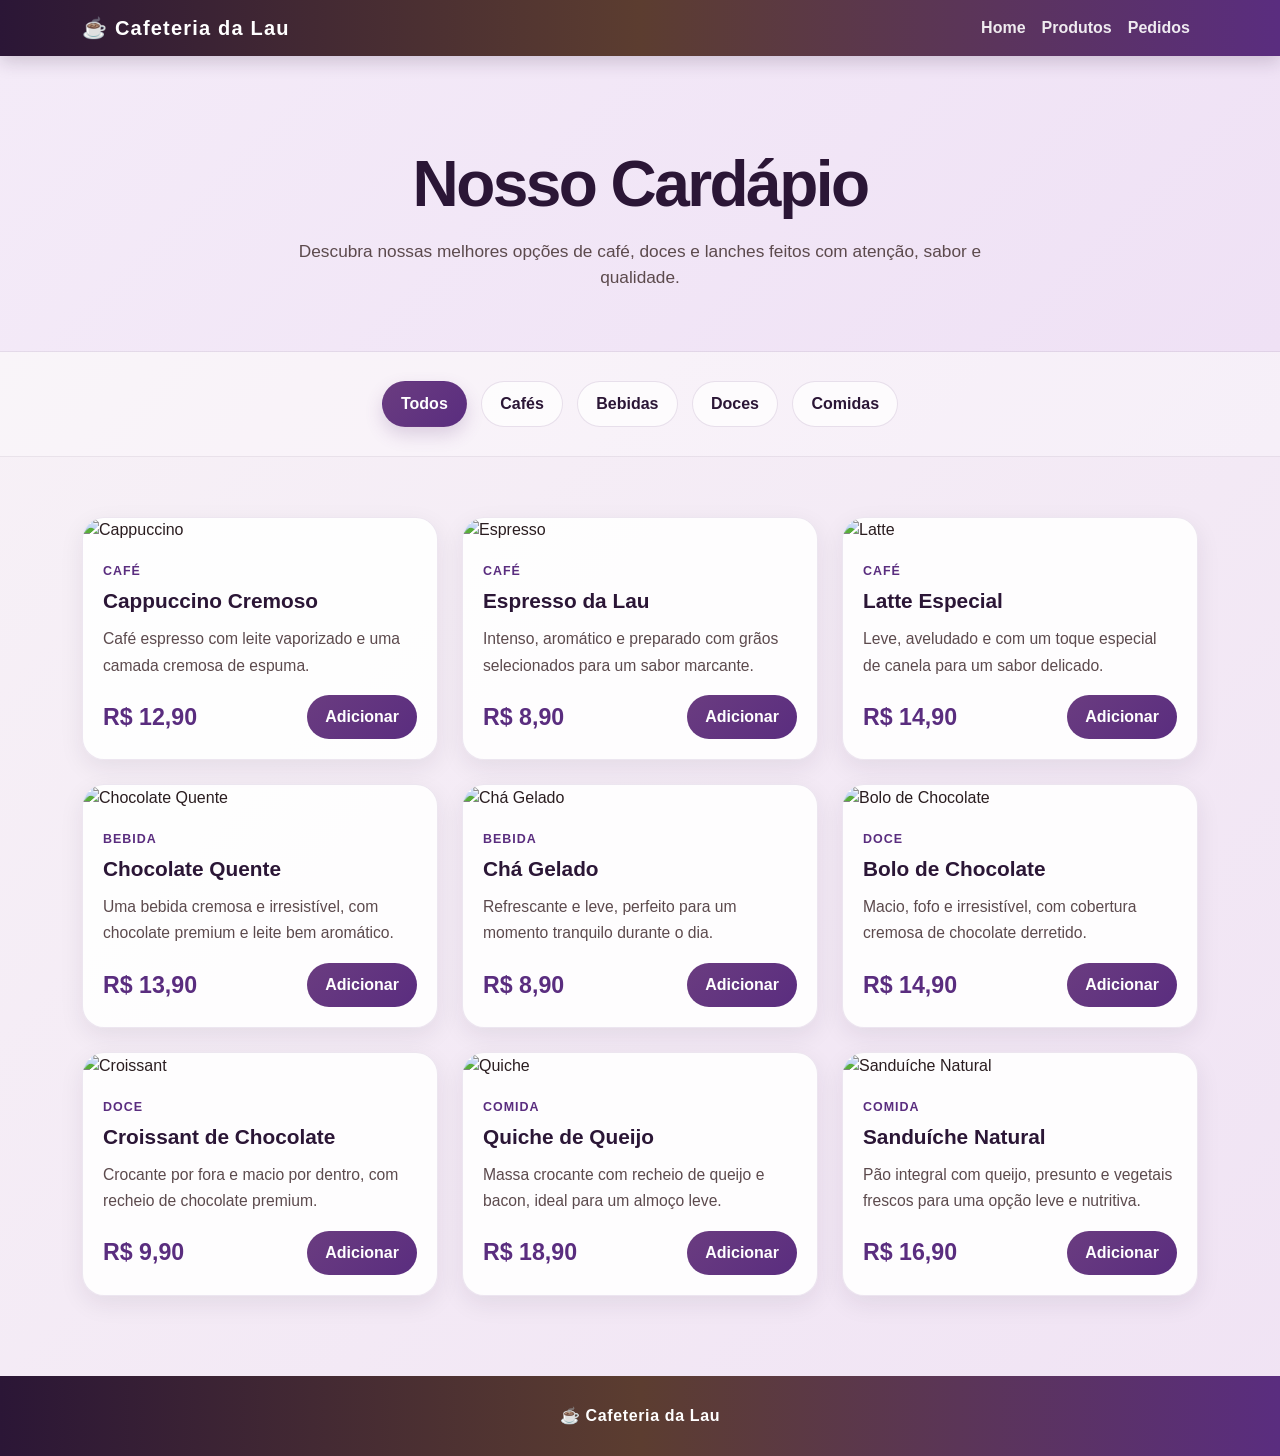
==== src/main/resources/templates/produtos.html @ 52c1054c "Commit 01/10" ====
<!DOCTYPE html>
<html lang="pt-br">

<head>
    <meta charset="UTF-8">
    <meta name="viewport" content="width=device-width, initial-scale=1.0">
    <title>Produtos - Cafeteria da Lau</title>
    <link href="https://cdn.jsdelivr.net/npm/bootstrap@5.3.8/dist/css/bootstrap.min.css" rel="stylesheet">
    <style>
        :root {
            --purple-dark: #2b1636;
            --purple-main: #5a2d7f;
            --purple: #6a3c80;
            --purple-soft: #efe3f6;
            --purple-light: #f7eff9;
            --brown: #5c3d30;
            --brown-light: #a57a63;
            --text: #2a1d20;
            --muted: #5c4a4d;
            --white: #fff;
        }

        * {
            box-sizing: border-box;
        }

        body {
            margin: 0;
            background: linear-gradient(135deg, #f8f3f7 0%, #f0e3f4 100%);
            font-family: "Segoe UI", Tahoma, sans-serif;
            color: var(--text);
        }

        .navbar {
            background: linear-gradient(90deg, var(--purple-dark), var(--brown), var(--purple-main));
            box-shadow: 0 6px 18px rgba(43, 22, 54, 0.18);
        }

        .navbar-brand {
            color: #fff !important;
            font-weight: 700;
            letter-spacing: 0.06em;
        }

        .nav-link {
            color: rgba(255, 255, 255, 0.9) !important;
            font-weight: 600;
            transition: 0.2s ease;
        }

        .nav-link:hover {
            color: #f4d7ff !important;
        }

        .produto-header {
            background: linear-gradient(135deg, #f4ebf8, #efe1f5);
            padding: 90px 20px 60px;
            text-align: center;
            border-bottom: 1px solid rgba(43, 22, 54, 0.08);
        }

        .produto-header h1 {
            font-size: clamp(2.2rem, 5vw, 4rem);
            font-weight: 800;
            letter-spacing: -0.04em;
            color: var(--purple-dark);
            margin: 0;
        }

        .produto-header p {
            margin: 16px auto 0;
            max-width: 700px;
            color: var(--muted);
            font-size: 1.08rem;
        }

        .filtros {
            background: rgba(255, 255, 255, 0.25);
            padding: 24px 20px;
            text-align: center;
            border-bottom: 1px solid rgba(43, 22, 54, 0.08);
        }

        .btn-filtro {
            background: rgba(255, 255, 255, 0.7);
            color: var(--purple-dark);
            border: 1px solid rgba(106, 60, 128, 0.15);
            border-radius: 30px;
            padding: 10px 18px;
            margin: 5px;
            font-weight: 700;
            cursor: pointer;
            transition: 0.2s ease;
        }

        .btn-filtro.active,
        .btn-filtro:hover {
            background: linear-gradient(135deg, var(--purple), var(--purple-main));
            color: #fff;
            border-color: transparent;
            box-shadow: 0 8px 18px rgba(106, 60, 128, 0.2);
        }

        .container-produtos {
            padding: 60px 20px 80px;
        }

        .card-produto {
            background: rgba(255, 255, 255, 0.9);
            border: 1px solid rgba(106, 60, 128, 0.12);
            border-radius: 22px;
            overflow: hidden;
            transition: 0.25s ease;
            box-shadow: 0 8px 24px rgba(43, 22, 54, 0.08);
            height: 100%;
        }

        .card-produto:hover {
            transform: translateY(-8px);
            box-shadow: 0 16px 36px rgba(106, 60, 128, 0.18);
        }

        .card-produto img {
            width: 100%;
            height: 250px;
            object-fit: cover;
        }

        .card-body {
            padding: 20px;
        }

        .categoria {
            color: var(--purple-main);
            font-size: 0.78rem;
            font-weight: 800;
            text-transform: uppercase;
            letter-spacing: 0.08em;
            margin-bottom: 8px;
        }

        .titulo-produto {
            font-size: 1.3rem;
            font-weight: 800;
            color: var(--purple-dark);
            margin-bottom: 12px;
        }

        .descricao {
            color: var(--muted);
            font-size: 0.98rem;
            line-height: 1.7;
            margin-bottom: 16px;
        }

        .rodape {
            display: flex;
            justify-content: space-between;
            align-items: center;
            gap: 12px;
        }

        .preco {
            font-size: 1.45rem;
            font-weight: 800;
            color: var(--purple-main);
        }

        .btn-add {
            background: linear-gradient(135deg, var(--purple), var(--purple-main));
            color: #fff;
            border: none;
            border-radius: 999px;
            padding: 10px 18px;
            font-weight: 700;
            cursor: pointer;
            transition: 0.2s ease;
        }

        .btn-add:hover {
            background: linear-gradient(135deg, var(--purple-main), var(--purple));
        }

        footer {
            background: linear-gradient(90deg, var(--purple-dark), var(--brown), var(--purple-main));
            color: #fff;
            padding: 28px 20px;
            text-align: center;
        }

        footer p {
            margin: 0;
            font-weight: 700;
            letter-spacing: 0.04em;
        }

        .hidden {
            display: none !important;
        }
    </style>
</head>

<body>

    <nav class="navbar navbar-expand-lg navbar-dark sticky-top">
        <div class="container">
            <a class="navbar-brand" href="index3.html">☕ Cafeteria da Lau</a>
            <button class="navbar-toggler" type="button" data-bs-toggle="collapse" data-bs-target="#menuPrincipal">
                <span class="navbar-toggler-icon"></span>
            </button>
            <div class="collapse navbar-collapse" id="menuPrincipal">
                <ul class="navbar-nav ms-auto">
                    <li class="nav-item"><a class="nav-link" href="index3.html">Home</a></li>
                    <li class="nav-item"><a class="nav-link active" href="#">Produtos</a></li>
                    <li class="nav-item"><a class="nav-link" href="index3.html#pedidos">Pedidos</a></li>
                </ul>
            </div>
        </div>
    </nav>

    <section class="produto-header">
        <div class="container">
            <h1>Nosso Cardápio</h1>
            <p>Descubra nossas melhores opções de café, doces e lanches feitos com atenção, sabor e qualidade.</p>
        </div>
    </section>

    <section class="filtros">
        <div class="container">
            <button class="btn-filtro active" data-filter="todos">Todos</button>
            <button class="btn-filtro" data-filter="cafes">Cafés</button>
            <button class="btn-filtro" data-filter="bebidas">Bebidas</button>
            <button class="btn-filtro" data-filter="doces">Doces</button>
            <button class="btn-filtro" data-filter="comidas">Comidas</button>
        </div>
    </section>

    <section class="container-produtos">
        <div class="container">
            <div class="row g-4">
                <div class="col-sm-6 col-lg-4 produto-item" data-category="cafes">
                    <div class="card-produto">
                        <img src="https://images.unsplash.com/photo-1514432324607-a09d9b4aefdd?auto=format&fit=crop&w=900&q=80"
                            alt="Cappuccino">
                        <div class="card-body">
                            <div class="categoria">Café</div>
                            <h3 class="titulo-produto">Cappuccino Cremoso</h3>
                            <p class="descricao">Café espresso com leite vaporizado e uma camada cremosa de espuma.</p>
                            <div class="rodape">
                                <span class="preco">R$ 12,90</span>
                                <button class="btn-add">Adicionar</button>
                            </div>
                        </div>
                    </div>
                </div>

                <div class="col-sm-6 col-lg-4 produto-item" data-category="cafes">
                    <div class="card-produto">
                        <img src="https://images.unsplash.com/photo-1498804103079-a6351b050096?auto=format&fit=crop&w=900&q=80"
                            alt="Espresso">
                        <div class="card-body">
                            <div class="categoria">Café</div>
                            <h3 class="titulo-produto">Espresso da Lau</h3>
                            <p class="descricao">Intenso, aromático e preparado com grãos selecionados para um sabor
                                marcante.</p>
                            <div class="rodape">
                                <span class="preco">R$ 8,90</span>
                                <button class="btn-add">Adicionar</button>
                            </div>
                        </div>
                    </div>
                </div>

                <div class="col-sm-6 col-lg-4 produto-item" data-category="cafes">
                    <div class="card-produto">
                        <img src="https://images.unsplash.com/photo-1572442388796-11668a67e53d?auto=format&fit=crop&w=900&q=80"
                            alt="Latte">
                        <div class="card-body">
                            <div class="categoria">Café</div>
                            <h3 class="titulo-produto">Latte Especial</h3>
                            <p class="descricao">Leve, aveludado e com um toque especial de canela para um sabor
                                delicado.</p>
                            <div class="rodape">
                                <span class="preco">R$ 14,90</span>
                                <button class="btn-add">Adicionar</button>
                            </div>
                        </div>
                    </div>
                </div>

                <div class="col-sm-6 col-lg-4 produto-item" data-category="bebidas">
                    <div class="card-produto">
                        <img src="https://images.unsplash.com/photo-1495521821757-a1efb6729352?auto=format&fit=crop&w=900&q=80"
                            alt="Chocolate Quente">
                        <div class="card-body">
                            <div class="categoria">Bebida</div>
                            <h3 class="titulo-produto">Chocolate Quente</h3>
                            <p class="descricao">Uma bebida cremosa e irresistível, com chocolate premium e leite bem
                                aromático.</p>
                            <div class="rodape">
                                <span class="preco">R$ 13,90</span>
                                <button class="btn-add">Adicionar</button>
                            </div>
                        </div>
                    </div>
                </div>

                <div class="col-sm-6 col-lg-4 produto-item" data-category="bebidas">
                    <div class="card-produto">
                        <img src="https://images.unsplash.com/photo-1517701550927-30cf4ba4dba5?auto=format&fit=crop&w=900&q=80"
                            alt="Chá Gelado">
                        <div class="card-body">
                            <div class="categoria">Bebida</div>
                            <h3 class="titulo-produto">Chá Gelado</h3>
                            <p class="descricao">Refrescante e leve, perfeito para um momento tranquilo durante o dia.
                            </p>
                            <div class="rodape">
                                <span class="preco">R$ 8,90</span>
                                <button class="btn-add">Adicionar</button>
                            </div>
                        </div>
                    </div>
                </div>

                <div class="col-sm-6 col-lg-4 produto-item" data-category="doces">
                    <div class="card-produto">
                        <img src="https://images.unsplash.com/photo-1578985545062-69928b1d9587?auto=format&fit=crop&w=900&q=80"
                            alt="Bolo de Chocolate">
                        <div class="card-body">
                            <div class="categoria">Doce</div>
                            <h3 class="titulo-produto">Bolo de Chocolate</h3>
                            <p class="descricao">Macio, fofo e irresistível, com cobertura cremosa de chocolate
                                derretido.</p>
                            <div class="rodape">
                                <span class="preco">R$ 14,90</span>
                                <button class="btn-add">Adicionar</button>
                            </div>
                        </div>
                    </div>
                </div>

                <div class="col-sm-6 col-lg-4 produto-item" data-category="doces">
                    <div class="card-produto">
                        <img src="https://images.unsplash.com/photo-1586985289688-cacf595b2571?auto=format&fit=crop&w=900&q=80"
                            alt="Croissant">
                        <div class="card-body">
                            <div class="categoria">Doce</div>
                            <h3 class="titulo-produto">Croissant de Chocolate</h3>
                            <p class="descricao">Crocante por fora e macio por dentro, com recheio de chocolate premium.
                            </p>
                            <div class="rodape">
                                <span class="preco">R$ 9,90</span>
                                <button class="btn-add">Adicionar</button>
                            </div>
                        </div>
                    </div>
                </div>

                <div class="col-sm-6 col-lg-4 produto-item" data-category="comidas">
                    <div class="card-produto">
                        <img src="https://images.unsplash.com/photo-1541519227354-08fa5d50c44d?auto=format&fit=crop&w=900&q=80"
                            alt="Quiche">
                        <div class="card-body">
                            <div class="categoria">Comida</div>
                            <h3 class="titulo-produto">Quiche de Queijo</h3>
                            <p class="descricao">Massa crocante com recheio de queijo e bacon, ideal para um almoço
                                leve.</p>
                            <div class="rodape">
                                <span class="preco">R$ 18,90</span>
                                <button class="btn-add">Adicionar</button>
                            </div>
                        </div>
                    </div>
                </div>

                <div class="col-sm-6 col-lg-4 produto-item" data-category="comidas">
                    <div class="card-produto">
                        <img src="https://images.unsplash.com/photo-1509042239860-f550ce710b93?auto=format&fit=crop&w=900&q=80"
                            alt="Sanduíche Natural">
                        <div class="card-body">
                            <div class="categoria">Comida</div>
                            <h3 class="titulo-produto">Sanduíche Natural</h3>
                            <p class="descricao">Pão integral com queijo, presunto e vegetais frescos para uma opção
                                leve e nutritiva.</p>
                            <div class="rodape">
                                <span class="preco">R$ 16,90</span>
                                <button class="btn-add">Adicionar</button>
                            </div>
                        </div>
                    </div>
                </div>
            </div>
        </div>
    </section>

    <footer>
        <div class="container">
            <p>☕ Cafeteria da Lau</p>
        </div>
    </footer>

    <script src="https://cdn.jsdelivr.net/npm/bootstrap@5.3.8/dist/js/bootstrap.bundle.min.js"></script>

    <script>
        const filtros = document.querySelectorAll('.btn-filtro');
        const produtos = document.querySelectorAll('.produto-item');

        filtros.forEach(btn => {
            btn.addEventListener('click', () => {
                const categoria = btn.dataset.filter;

                filtros.forEach(item => item.classList.remove('active'));
                btn.classList.add('active');

                produtos.forEach(produto => {
                    if (categoria === 'todos' || produto.dataset.category === categoria) {
                        produto.classList.remove('hidden');
                    } else {
                        produto.classList.add('hidden');
                    }
                });
            });
        });

        document.querySelectorAll('.btn-add').forEach(button => {
            button.addEventListener('click', () => {
                alert('Produto adicionado ao carrinho!');
            });
        });
    </script>

</body>

</html>
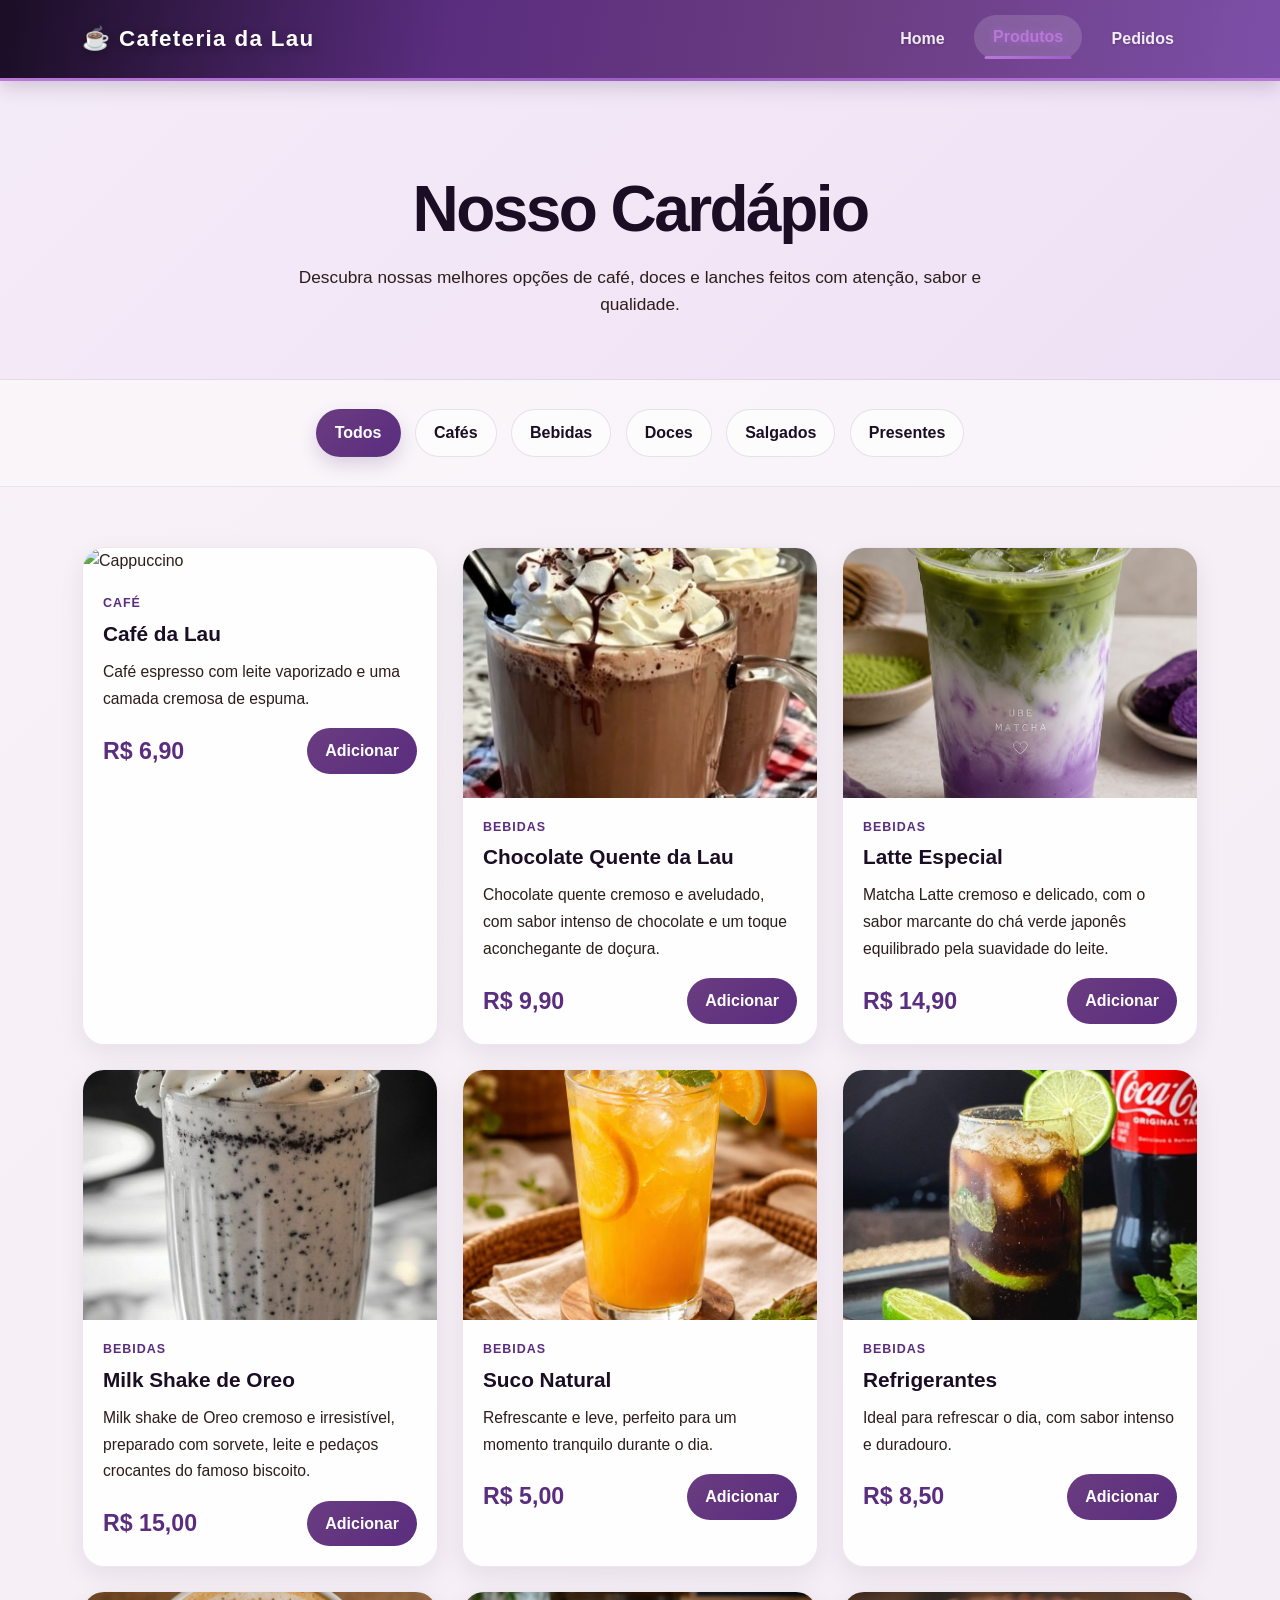
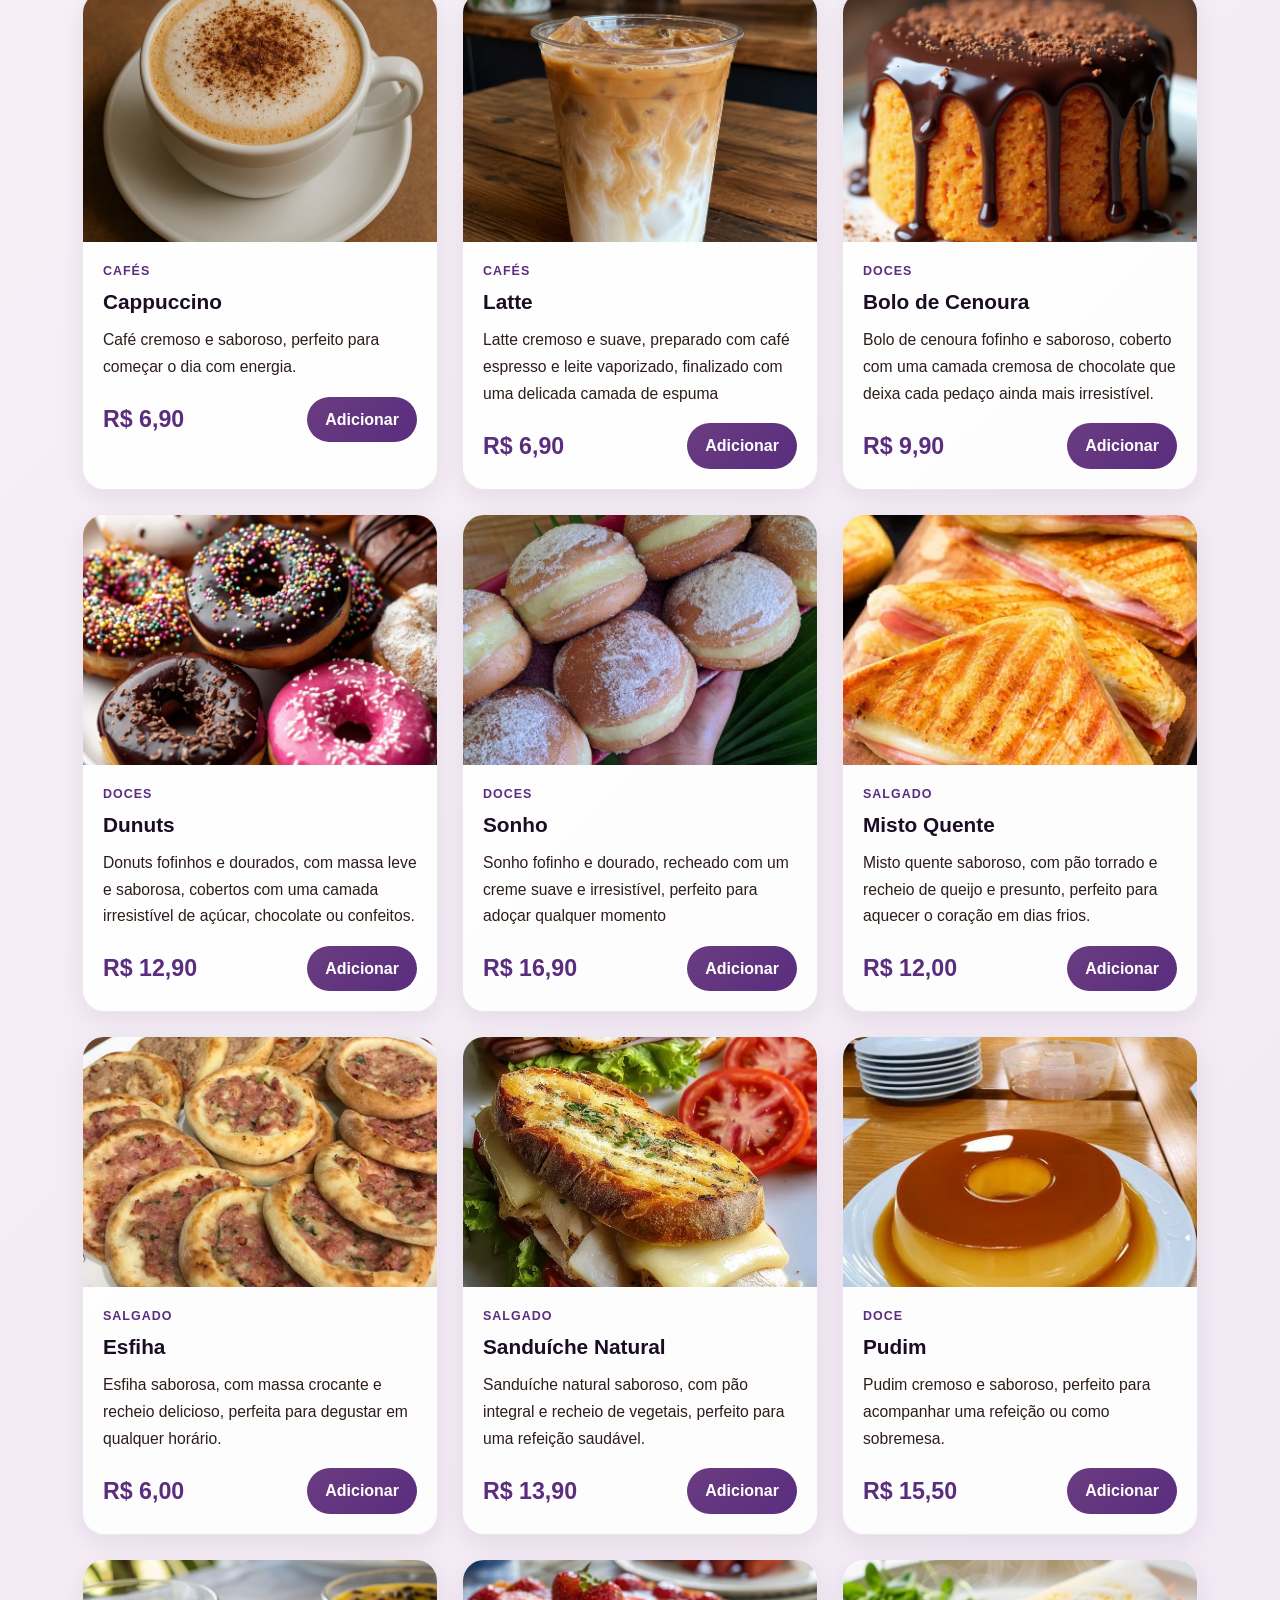
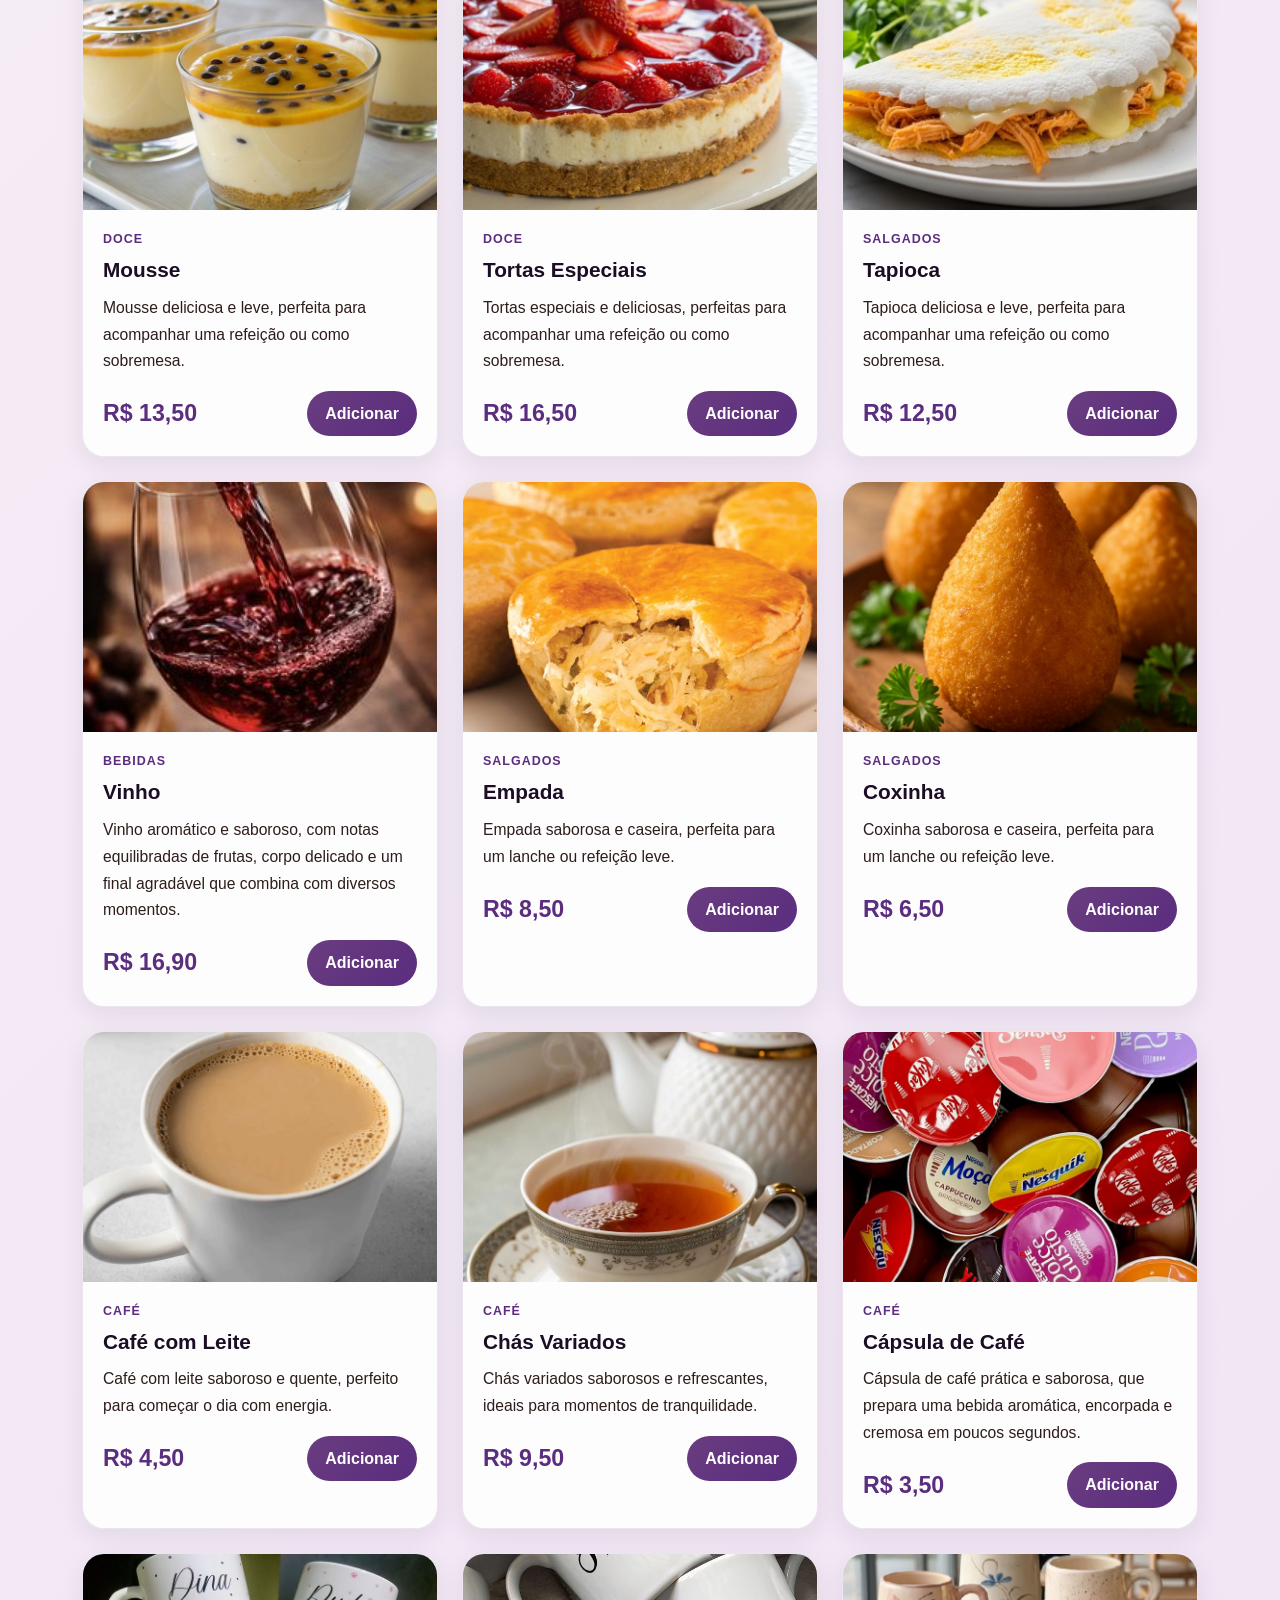
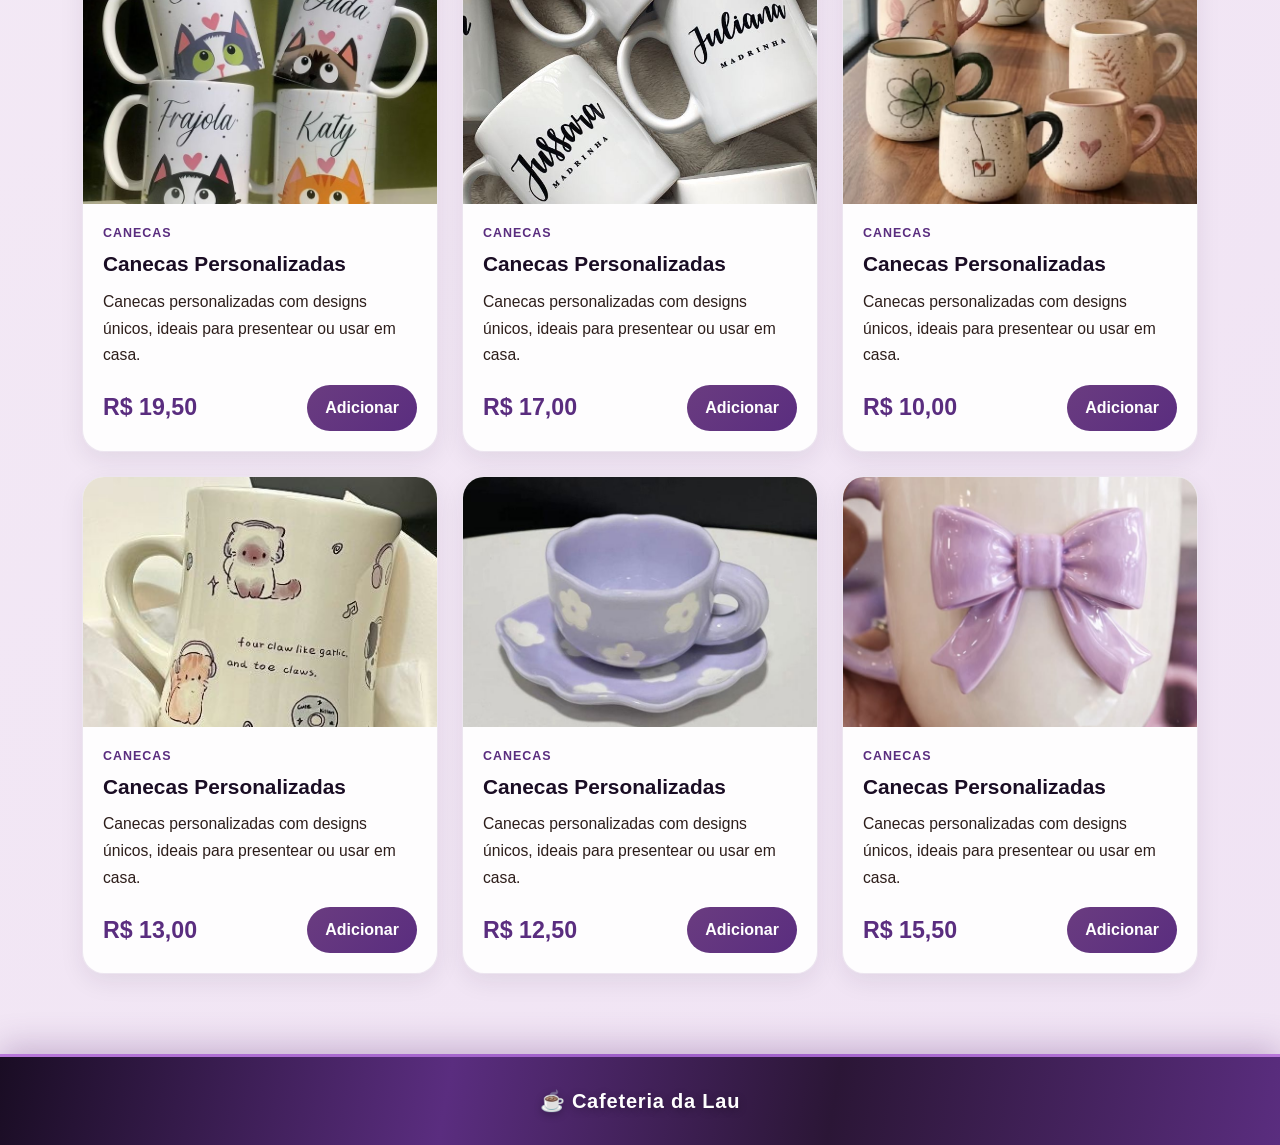
==== commit 8e26ff25: "cafeteria Lau" ====
--- a/src/main/resources/templates/produtos.html
+++ b/src/main/resources/templates/produtos.html
@@ -6,198 +6,8 @@
     <meta name="viewport" content="width=device-width, initial-scale=1.0">
     <title>Produtos - Cafeteria da Lau</title>
     <link href="https://cdn.jsdelivr.net/npm/bootstrap@5.3.8/dist/css/bootstrap.min.css" rel="stylesheet">
-    <style>
-        :root {
-            --purple-dark: #2b1636;
-            --purple-main: #5a2d7f;
-            --purple: #6a3c80;
-            --purple-soft: #efe3f6;
-            --purple-light: #f7eff9;
-            --brown: #5c3d30;
-            --brown-light: #a57a63;
-            --text: #2a1d20;
-            --muted: #5c4a4d;
-            --white: #fff;
-        }
-
-        * {
-            box-sizing: border-box;
-        }
-
-        body {
-            margin: 0;
-            background: linear-gradient(135deg, #f8f3f7 0%, #f0e3f4 100%);
-            font-family: "Segoe UI", Tahoma, sans-serif;
-            color: var(--text);
-        }
-
-        .navbar {
-            background: linear-gradient(90deg, var(--purple-dark), var(--brown), var(--purple-main));
-            box-shadow: 0 6px 18px rgba(43, 22, 54, 0.18);
-        }
-
-        .navbar-brand {
-            color: #fff !important;
-            font-weight: 700;
-            letter-spacing: 0.06em;
-        }
-
-        .nav-link {
-            color: rgba(255, 255, 255, 0.9) !important;
-            font-weight: 600;
-            transition: 0.2s ease;
-        }
-
-        .nav-link:hover {
-            color: #f4d7ff !important;
-        }
-
-        .produto-header {
-            background: linear-gradient(135deg, #f4ebf8, #efe1f5);
-            padding: 90px 20px 60px;
-            text-align: center;
-            border-bottom: 1px solid rgba(43, 22, 54, 0.08);
-        }
-
-        .produto-header h1 {
-            font-size: clamp(2.2rem, 5vw, 4rem);
-            font-weight: 800;
-            letter-spacing: -0.04em;
-            color: var(--purple-dark);
-            margin: 0;
-        }
-
-        .produto-header p {
-            margin: 16px auto 0;
-            max-width: 700px;
-            color: var(--muted);
-            font-size: 1.08rem;
-        }
-
-        .filtros {
-            background: rgba(255, 255, 255, 0.25);
-            padding: 24px 20px;
-            text-align: center;
-            border-bottom: 1px solid rgba(43, 22, 54, 0.08);
-        }
-
-        .btn-filtro {
-            background: rgba(255, 255, 255, 0.7);
-            color: var(--purple-dark);
-            border: 1px solid rgba(106, 60, 128, 0.15);
-            border-radius: 30px;
-            padding: 10px 18px;
-            margin: 5px;
-            font-weight: 700;
-            cursor: pointer;
-            transition: 0.2s ease;
-        }
-
-        .btn-filtro.active,
-        .btn-filtro:hover {
-            background: linear-gradient(135deg, var(--purple), var(--purple-main));
-            color: #fff;
-            border-color: transparent;
-            box-shadow: 0 8px 18px rgba(106, 60, 128, 0.2);
-        }
-
-        .container-produtos {
-            padding: 60px 20px 80px;
-        }
-
-        .card-produto {
-            background: rgba(255, 255, 255, 0.9);
-            border: 1px solid rgba(106, 60, 128, 0.12);
-            border-radius: 22px;
-            overflow: hidden;
-            transition: 0.25s ease;
-            box-shadow: 0 8px 24px rgba(43, 22, 54, 0.08);
-            height: 100%;
-        }
-
-        .card-produto:hover {
-            transform: translateY(-8px);
-            box-shadow: 0 16px 36px rgba(106, 60, 128, 0.18);
-        }
-
-        .card-produto img {
-            width: 100%;
-            height: 250px;
-            object-fit: cover;
-        }
-
-        .card-body {
-            padding: 20px;
-        }
-
-        .categoria {
-            color: var(--purple-main);
-            font-size: 0.78rem;
-            font-weight: 800;
-            text-transform: uppercase;
-            letter-spacing: 0.08em;
-            margin-bottom: 8px;
-        }
-
-        .titulo-produto {
-            font-size: 1.3rem;
-            font-weight: 800;
-            color: var(--purple-dark);
-            margin-bottom: 12px;
-        }
-
-        .descricao {
-            color: var(--muted);
-            font-size: 0.98rem;
-            line-height: 1.7;
-            margin-bottom: 16px;
-        }
-
-        .rodape {
-            display: flex;
-            justify-content: space-between;
-            align-items: center;
-            gap: 12px;
-        }
-
-        .preco {
-            font-size: 1.45rem;
-            font-weight: 800;
-            color: var(--purple-main);
-        }
-
-        .btn-add {
-            background: linear-gradient(135deg, var(--purple), var(--purple-main));
-            color: #fff;
-            border: none;
-            border-radius: 999px;
-            padding: 10px 18px;
-            font-weight: 700;
-            cursor: pointer;
-            transition: 0.2s ease;
-        }
-
-        .btn-add:hover {
-            background: linear-gradient(135deg, var(--purple-main), var(--purple));
-        }
-
-        footer {
-            background: linear-gradient(90deg, var(--purple-dark), var(--brown), var(--purple-main));
-            color: #fff;
-            padding: 28px 20px;
-            text-align: center;
-        }
-
-        footer p {
-            margin: 0;
-            font-weight: 700;
-            letter-spacing: 0.04em;
-        }
-
-        .hidden {
-            display: none !important;
-        }
-    </style>
+    <link rel="stylesheet" href="../static/css/style3.css">
+    <link rel="stylesheet" href="../static/css/produtos.css">
 </head>
 
 <body>
@@ -231,7 +41,8 @@
             <button class="btn-filtro" data-filter="cafes">Cafés</button>
             <button class="btn-filtro" data-filter="bebidas">Bebidas</button>
             <button class="btn-filtro" data-filter="doces">Doces</button>
-            <button class="btn-filtro" data-filter="comidas">Comidas</button>
+            <button class="btn-filtro" data-filter="salgados">Salgados</button>
+            <button class="btn-filtro" data-filter="presentes">Presentes</button>
         </div>
     </section>
 
@@ -244,42 +55,40 @@
                             alt="Cappuccino">
                         <div class="card-body">
                             <div class="categoria">Café</div>
-                            <h3 class="titulo-produto">Cappuccino Cremoso</h3>
+                            <h3 class="titulo-produto">Café da Lau</h3>
                             <p class="descricao">Café espresso com leite vaporizado e uma camada cremosa de espuma.</p>
                             <div class="rodape">
-                                <span class="preco">R$ 12,90</span>
-                                <button class="btn-add">Adicionar</button>
-                            </div>
-                        </div>
-                    </div>
-                </div>
-
-                <div class="col-sm-6 col-lg-4 produto-item" data-category="cafes">
-                    <div class="card-produto">
-                        <img src="https://images.unsplash.com/photo-1498804103079-a6351b050096?auto=format&fit=crop&w=900&q=80"
-                            alt="Espresso">
-                        <div class="card-body">
-                            <div class="categoria">Café</div>
-                            <h3 class="titulo-produto">Espresso da Lau</h3>
-                            <p class="descricao">Intenso, aromático e preparado com grãos selecionados para um sabor
-                                marcante.</p>
-                            <div class="rodape">
-                                <span class="preco">R$ 8,90</span>
-                                <button class="btn-add">Adicionar</button>
-                            </div>
-                        </div>
-                    </div>
-                </div>
-
-                <div class="col-sm-6 col-lg-4 produto-item" data-category="cafes">
-                    <div class="card-produto">
-                        <img src="https://images.unsplash.com/photo-1572442388796-11668a67e53d?auto=format&fit=crop&w=900&q=80"
-                            alt="Latte">
-                        <div class="card-body">
-                            <div class="categoria">Café</div>
+                                <span class="preco">R$ 6,90</span>
+                                <button class="btn-add">Adicionar</button>
+                            </div>
+                        </div>
+                    </div>
+                </div>
+
+                <div class="col-sm-6 col-lg-4 produto-item" data-category="bebidas">
+                    <div class="card-produto">
+                        <img src="../static/img/chocolate-quente.jpg" alt="Espresso">
+                        <div class="card-body">
+                            <div class="categoria">Bebidas</div>
+                            <h3 class="titulo-produto">Chocolate Quente da Lau</h3>
+                            <p class="descricao">Chocolate quente cremoso e aveludado, com sabor intenso de chocolate e
+                                um toque aconchegante de doçura.</p>
+                            <div class="rodape">
+                                <span class="preco">R$ 9,90</span>
+                                <button class="btn-add">Adicionar</button>
+                            </div>
+                        </div>
+                    </div>
+                </div>
+
+                <div class="col-sm-6 col-lg-4 produto-item" data-category="bebidas">
+                    <div class="card-produto">
+                        <img src="../static/img/matcha-latte.jpg" alt="Latte">
+                        <div class="card-body">
+                            <div class="categoria">Bebidas</div>
                             <h3 class="titulo-produto">Latte Especial</h3>
-                            <p class="descricao">Leve, aveludado e com um toque especial de canela para um sabor
-                                delicado.</p>
+                            <p class="descricao">Matcha Latte cremoso e delicado, com o sabor marcante do chá verde
+                                japonês equilibrado pela suavidade do leite.</p>
                             <div class="rodape">
                                 <span class="preco">R$ 14,90</span>
                                 <button class="btn-add">Adicionar</button>
@@ -290,15 +99,14 @@
 
                 <div class="col-sm-6 col-lg-4 produto-item" data-category="bebidas">
                     <div class="card-produto">
-                        <img src="https://images.unsplash.com/photo-1495521821757-a1efb6729352?auto=format&fit=crop&w=900&q=80"
-                            alt="Chocolate Quente">
-                        <div class="card-body">
-                            <div class="categoria">Bebida</div>
-                            <h3 class="titulo-produto">Chocolate Quente</h3>
-                            <p class="descricao">Uma bebida cremosa e irresistível, com chocolate premium e leite bem
-                                aromático.</p>
-                            <div class="rodape">
-                                <span class="preco">R$ 13,90</span>
+                        <img src="../static/img/milk-shake.jpg" alt="Milk Shake">
+                        <div class="card-body">
+                            <div class="categoria">Bebidas</div>
+                            <h3 class="titulo-produto">Milk Shake de Oreo</h3>
+                            <p class="descricao">Milk shake de Oreo cremoso e irresistível, preparado com sorvete, leite
+                                e pedaços crocantes do famoso biscoito.</p>
+                            <div class="rodape">
+                                <span class="preco">R$ 15,00</span>
                                 <button class="btn-add">Adicionar</button>
                             </div>
                         </div>
@@ -307,15 +115,60 @@
 
                 <div class="col-sm-6 col-lg-4 produto-item" data-category="bebidas">
                     <div class="card-produto">
-                        <img src="https://images.unsplash.com/photo-1517701550927-30cf4ba4dba5?auto=format&fit=crop&w=900&q=80"
-                            alt="Chá Gelado">
-                        <div class="card-body">
-                            <div class="categoria">Bebida</div>
-                            <h3 class="titulo-produto">Chá Gelado</h3>
+                        <img src="../static/img/sucos-naturais.jpg" alt="Chá Gelado">
+                        <div class="card-body">
+                            <div class="categoria">Bebidas</div>
+                            <h3 class="titulo-produto">Suco Natural</h3>
                             <p class="descricao">Refrescante e leve, perfeito para um momento tranquilo durante o dia.
                             </p>
                             <div class="rodape">
-                                <span class="preco">R$ 8,90</span>
+                                <span class="preco">R$ 5,00</span>
+                                <button class="btn-add">Adicionar</button>
+                            </div>
+                        </div>
+                    </div>
+                </div>
+
+                <div class="col-sm-6 col-lg-4 produto-item" data-category="bebidas">
+                    <div class="card-produto">
+                        <img src="../static/img/refrigerentes.jpg" alt="Bolo de Chocolate">
+                        <div class="card-body">
+                            <div class="categoria">Bebidas</div>
+                            <h3 class="titulo-produto">Refrigerantes </h3>
+                            <p class="descricao">Ideal para refrescar o dia, com sabor intenso e duradouro.</p>
+                            <div class="rodape">
+                                <span class="preco">R$ 8,50</span>
+                                <button class="btn-add">Adicionar</button>
+                            </div>
+                        </div>
+                    </div>
+                </div>
+
+                <div class="col-sm-6 col-lg-4 produto-item" data-category="cafes">
+                    <div class="card-produto">
+                        <img src="../static/img/cappuccino.jpg" alt="Bolo de Chocolate">
+                        <div class="card-body">
+                            <div class="categoria">Cafés</div>
+                            <h3 class="titulo-produto">Cappuccino </h3>
+                            <p class="descricao">Café cremoso e saboroso, perfeito para começar o dia com energia.</p>
+                            <div class="rodape">
+                                <span class="preco">R$ 6,90</span>
+                                <button class="btn-add">Adicionar</button>
+                            </div>
+                        </div>
+                    </div>
+                </div>
+
+                <div class="col-sm-6 col-lg-4 produto-item" data-category="cafes">
+                    <div class="card-produto">
+                        <img src="../static/img/latte.jpg" alt="Bolo de Chocolate">
+                        <div class="card-body">
+                            <div class="categoria">Cafés</div>
+                            <h3 class="titulo-produto">Latte </h3>
+                            <p class="descricao">Latte cremoso e suave, preparado com café espresso e leite vaporizado,
+                                finalizado com uma delicada camada de espuma</p>
+                            <div class="rodape">
+                                <span class="preco">R$ 6,90</span>
                                 <button class="btn-add">Adicionar</button>
                             </div>
                         </div>
@@ -324,15 +177,111 @@
 
                 <div class="col-sm-6 col-lg-4 produto-item" data-category="doces">
                     <div class="card-produto">
-                        <img src="https://images.unsplash.com/photo-1578985545062-69928b1d9587?auto=format&fit=crop&w=900&q=80"
-                            alt="Bolo de Chocolate">
+                        <img src="../static/img/bolo-de-cenoura.jpg" alt="Croissant">
+                        <div class="card-body">
+                            <div class="categoria">Doces</div>
+                            <h3 class="titulo-produto">Bolo de Cenoura </h3>
+                            <p class="descricao">Bolo de cenoura fofinho e saboroso, coberto com uma camada cremosa de
+                                chocolate que deixa cada pedaço ainda mais irresistível.
+                            </p>
+                            <div class="rodape">
+                                <span class="preco">R$ 9,90</span>
+                                <button class="btn-add">Adicionar</button>
+                            </div>
+                        </div>
+                    </div>
+                </div>
+
+                <div class="col-sm-6 col-lg-4 produto-item" data-category="doces">
+                    <div class="card-produto">
+                        <img src="../static/img/dunuts.jpg" alt="Quiche">
+                        <div class="card-body">
+                            <div class="categoria">Doces</div>
+                            <h3 class="titulo-produto">Dunuts </h3>
+                            <p class="descricao">Donuts fofinhos e dourados, com massa leve e saborosa, cobertos com uma
+                                camada irresistível de açúcar, chocolate ou confeitos.</p>
+                            <div class="rodape">
+                                <span class="preco">R$ 12,90</span>
+                                <button class="btn-add">Adicionar</button>
+                            </div>
+                        </div>
+                    </div>
+                </div>
+
+                <div class="col-sm-6 col-lg-4 produto-item" data-category="doces">
+                    <div class="card-produto">
+                        <img src="../static/img/sonho.jpg" alt="Sanduíche Natural">
+                        <div class="card-body">
+                            <div class="categoria">Doces</div>
+                            <h3 class="titulo-produto">Sonho</h3>
+                            <p class="descricao">Sonho fofinho e dourado, recheado com um creme suave e irresistível,
+                                perfeito para adoçar qualquer momento</p>
+                            <div class="rodape">
+                                <span class="preco">R$ 16,90</span>
+                                <button class="btn-add">Adicionar</button>
+                            </div>
+                        </div>
+                    </div>
+                </div>
+
+                <div class="col-sm-6 col-lg-4 produto-item" data-category="salgados">
+                    <div class="card-produto">
+                        <img src="../static/img/misto-quente.jpg" alt="Sanduíche Natural">
+                        <div class="card-body">
+                            <div class="categoria">Salgado</div>
+                            <h3 class="titulo-produto">Misto Quente</h3>
+                            <p class="descricao">Misto quente saboroso, com pão torrado e recheio de queijo e presunto,
+                                perfeito para aquecer o coração em dias frios.</p>
+                            <div class="rodape">
+                                <span class="preco">R$ 12,00</span>
+                                <button class="btn-add">Adicionar</button>
+                            </div>
+                        </div>
+                    </div>
+                </div>
+
+                <div class="col-sm-6 col-lg-4 produto-item" data-category="salgados">
+                    <div class="card-produto">
+                        <img src="../static/img/Esfiha.jpg" alt="Sanduíche Natural">
+                        <div class="card-body">
+                            <div class="categoria">Salgado</div>
+                            <h3 class="titulo-produto">Esfiha</h3>
+                            <p class="descricao">Esfiha saborosa, com massa crocante e recheio delicioso,
+                                perfeita para degustar em qualquer horário.</p>
+                            <div class="rodape">
+                                <span class="preco">R$ 6,00</span>
+                                <button class="btn-add">Adicionar</button>
+                            </div>
+                        </div>
+                    </div>
+                </div>
+
+                <div class="col-sm-6 col-lg-4 produto-item" data-category="salgados">
+                    <div class="card-produto">
+                        <img src="../static/img/sanduiche-naturais.jpg" alt="Sanduíche Natural">
+                        <div class="card-body">
+                            <div class="categoria">Salgado</div>
+                            <h3 class="titulo-produto">Sanduíche Natural</h3>
+                            <p class="descricao">Sanduíche natural saboroso, com pão integral e recheio de vegetais,
+                                perfeito para uma refeição saudável.</p>
+                            <div class="rodape">
+                                <span class="preco">R$ 13,90</span>
+                                <button class="btn-add">Adicionar</button>
+                            </div>
+                        </div>
+                    </div>
+                </div>
+
+                <div class="col-sm-6 col-lg-4 produto-item" data-category="doces">
+                    <div class="card-produto">
+                        <img src="../static/img/pudim.jpg" alt="Pudim">
                         <div class="card-body">
                             <div class="categoria">Doce</div>
-                            <h3 class="titulo-produto">Bolo de Chocolate</h3>
-                            <p class="descricao">Macio, fofo e irresistível, com cobertura cremosa de chocolate
-                                derretido.</p>
-                            <div class="rodape">
-                                <span class="preco">R$ 14,90</span>
+                            <h3 class="titulo-produto">Pudim</h3>
+                            <p class="descricao">Pudim cremoso e saboroso, perfeito para acompanhar uma refeição ou como
+                                sobremesa.</p>
+                            <div class="rodape">
+                                <span class="preco">R$ 15,50</span>
                                 <button class="btn-add">Adicionar</button>
                             </div>
                         </div>
@@ -341,54 +290,246 @@
 
                 <div class="col-sm-6 col-lg-4 produto-item" data-category="doces">
                     <div class="card-produto">
-                        <img src="https://images.unsplash.com/photo-1586985289688-cacf595b2571?auto=format&fit=crop&w=900&q=80"
-                            alt="Croissant">
+                        <img src="../static/img/mousse.jpg" alt="Mousse">
                         <div class="card-body">
                             <div class="categoria">Doce</div>
-                            <h3 class="titulo-produto">Croissant de Chocolate</h3>
-                            <p class="descricao">Crocante por fora e macio por dentro, com recheio de chocolate premium.
+                            <h3 class="titulo-produto">Mousse</h3>
+                            <p class="descricao">Mousse deliciosa e leve, perfeita para acompanhar uma refeição ou como
+                                sobremesa.</p>
+                            <div class="rodape">
+                                <span class="preco">R$ 13,50</span>
+                                <button class="btn-add">Adicionar</button>
+                            </div>
+                        </div>
+                    </div>
+                </div>
+
+                <div class="col-sm-6 col-lg-4 produto-item" data-category="doces">
+                    <div class="card-produto">
+                        <img src="../static/img/tortas-especiais.jpg" alt="Tortas Especiais">
+                        <div class="card-body">
+                            <div class="categoria">Doce</div>
+                            <h3 class="titulo-produto">Tortas Especiais</h3>
+                            <p class="descricao">Tortas especiais e deliciosas, perfeitas para acompanhar uma refeição
+                                ou como
+                                sobremesa.</p>
+                            <div class="rodape">
+                                <span class="preco">R$ 16,50</span>
+                                <button class="btn-add">Adicionar</button>
+                            </div>
+                        </div>
+                    </div>
+                </div>
+
+                <div class="col-sm-6 col-lg-4 produto-item" data-category="salgados">
+                    <div class="card-produto">
+                        <img src="../static/img/tapioca.jpg" alt="Tapioca">
+                        <div class="card-body">
+                            <div class="categoria">Salgados</div>
+                            <h3 class="titulo-produto">Tapioca</h3>
+                            <p class="descricao">Tapioca deliciosa e leve, perfeita para acompanhar uma refeição ou como
+                                sobremesa.</p>
+                            <div class="rodape">
+                                <span class="preco">R$ 12,50</span>
+                                <button class="btn-add">Adicionar</button>
+                            </div>
+                        </div>
+                    </div>
+                </div>
+
+                <div class="col-sm-6 col-lg-4 produto-item" data-category="bebidas">
+                    <div class="card-produto">
+                        <img src="../static/img/vinho.jpg" alt="Vinho">
+                        <div class="card-body">
+                            <div class="categoria">Bebidas</div>
+                            <h3 class="titulo-produto">Vinho</h3>
+                            <p class="descricao">Vinho aromático e saboroso, com notas equilibradas de frutas, corpo
+                                delicado e um final agradável que combina com diversos momentos.</p>
+                            <div class="rodape">
+                                <span class="preco">R$ 16,90</span>
+                                <button class="btn-add">Adicionar</button>
+                            </div>
+                        </div>
+                    </div>
+                </div>
+
+                <div class="col-sm-6 col-lg-4 produto-item" data-category="salgados">
+                    <div class="card-produto">
+                        <img src="../static/img/empada.jpg" alt="Empada">
+                        <div class="card-body">
+                            <div class="categoria">Salgados</div>
+                            <h3 class="titulo-produto">Empada</h3>
+                            <p class="descricao">Empada saborosa e caseira, perfeita para um lanche ou refeição leve.
                             </p>
                             <div class="rodape">
-                                <span class="preco">R$ 9,90</span>
-                                <button class="btn-add">Adicionar</button>
-                            </div>
-                        </div>
-                    </div>
-                </div>
-
-                <div class="col-sm-6 col-lg-4 produto-item" data-category="comidas">
-                    <div class="card-produto">
-                        <img src="https://images.unsplash.com/photo-1541519227354-08fa5d50c44d?auto=format&fit=crop&w=900&q=80"
-                            alt="Quiche">
-                        <div class="card-body">
-                            <div class="categoria">Comida</div>
-                            <h3 class="titulo-produto">Quiche de Queijo</h3>
-                            <p class="descricao">Massa crocante com recheio de queijo e bacon, ideal para um almoço
-                                leve.</p>
-                            <div class="rodape">
-                                <span class="preco">R$ 18,90</span>
-                                <button class="btn-add">Adicionar</button>
-                            </div>
-                        </div>
-                    </div>
-                </div>
-
-                <div class="col-sm-6 col-lg-4 produto-item" data-category="comidas">
-                    <div class="card-produto">
-                        <img src="https://images.unsplash.com/photo-1509042239860-f550ce710b93?auto=format&fit=crop&w=900&q=80"
-                            alt="Sanduíche Natural">
-                        <div class="card-body">
-                            <div class="categoria">Comida</div>
-                            <h3 class="titulo-produto">Sanduíche Natural</h3>
-                            <p class="descricao">Pão integral com queijo, presunto e vegetais frescos para uma opção
-                                leve e nutritiva.</p>
-                            <div class="rodape">
-                                <span class="preco">R$ 16,90</span>
-                                <button class="btn-add">Adicionar</button>
-                            </div>
-                        </div>
-                    </div>
-                </div>
+                                <span class="preco">R$ 8,50</span>
+                                <button class="btn-add">Adicionar</button>
+                            </div>
+                        </div>
+                    </div>
+                </div>
+
+                <div class="col-sm-6 col-lg-4 produto-item" data-category="salgados">
+                    <div class="card-produto">
+                        <img src="../static/img/coxinha.jpg" alt="Coxinha">
+                        <div class="card-body">
+                            <div class="categoria">Salgados</div>
+                            <h3 class="titulo-produto">Coxinha</h3>
+                            <p class="descricao">Coxinha saborosa e caseira, perfeita para um lanche ou refeição leve.
+                            </p>
+                            <div class="rodape">
+                                <span class="preco">R$ 6,50</span>
+                                <button class="btn-add">Adicionar</button>
+                            </div>
+                        </div>
+                    </div>
+                </div>
+
+                <div class="col-sm-6 col-lg-4 produto-item" data-category="cafes">
+                    <div class="card-produto">
+                        <img src="../static/img/cafe-com-leite.jpg" alt="Café com Leite">
+                        <div class="card-body">
+                            <div class="categoria">Café</div>
+                            <h3 class="titulo-produto">Café com Leite</h3>
+                            <p class="descricao">Café com leite saboroso e quente, perfeito para começar o dia com
+                                energia.</p>
+                            <div class="rodape">
+                                <span class="preco">R$ 4,50</span>
+                                <button class="btn-add">Adicionar</button>
+                            </div>
+                        </div>
+                    </div>
+                </div>
+
+                <div class="col-sm-6 col-lg-4 produto-item" data-category="cafes">
+                    <div class="card-produto">
+                        <img src="../static/img/chas-variados.jpg" alt="Chás Variados">
+                        <div class="card-body">
+                            <div class="categoria">Café</div>
+                            <h3 class="titulo-produto">Chás Variados</h3>
+                            <p class="descricao">Chás variados saborosos e refrescantes, ideais para momentos de tranquilidade.</p>
+                            <div class="rodape">
+                                <span class="preco">R$ 9,50</span>
+                                <button class="btn-add">Adicionar</button>
+                            </div>
+                        </div>
+                    </div>
+                </div>
+
+                <div class="col-sm-6 col-lg-4 produto-item" data-category="cafes">
+                    <div class="card-produto">
+                        <img src="../static/img/capsula-de-cafe.jpg" alt="Cápsula de Café">
+                        <div class="card-body">
+                            <div class="categoria">Café</div>
+                            <h3 class="titulo-produto">Cápsula de Café</h3>
+                            <p class="descricao">Cápsula de café prática e saborosa, que prepara uma bebida aromática,
+                                encorpada e cremosa em poucos segundos.</p>
+                            <div class="rodape">
+                                <span class="preco">R$ 3,50</span>
+                                <button class="btn-add">Adicionar</button>
+                            </div>
+                        </div>
+                    </div>
+                </div>
+
+
+
+                <div class="col-sm-6 col-lg-4 produto-item" data-category="presentes">
+                    <div class="card-produto">
+                        <img src="../static/img/canecas-personalizadas1.jpg" alt="Canecas Personalizadas">
+                        <div class="card-body">
+                            <div class="categoria">Canecas</div>
+                            <h3 class="titulo-produto">Canecas Personalizadas</h3>
+                            <p class="descricao">Canecas personalizadas com designs únicos, ideais para presentear ou
+                                usar em casa.</p>
+                            <div class="rodape">
+                                <span class="preco">R$ 19,50</span>
+                                <button class="btn-add">Adicionar</button>
+                            </div>
+                        </div>
+                    </div>
+                </div>
+
+                <div class="col-sm-6 col-lg-4 produto-item" data-category="presentes">
+                    <div class="card-produto">
+                        <img src="../static/img/canecas-personalizadas2.jpg" alt="Canecas Personalizadas">
+                        <div class="card-body">
+                            <div class="categoria">Canecas</div>
+                            <h3 class="titulo-produto">Canecas Personalizadas</h3>
+                            <p class="descricao">Canecas personalizadas com designs únicos, ideais para presentear ou
+                                usar em casa.</p>
+                            <div class="rodape">
+                                <span class="preco">R$ 17,00</span>
+                                <button class="btn-add">Adicionar</button>
+                            </div>
+                        </div>
+                    </div>
+                </div>
+
+                <div class="col-sm-6 col-lg-4 produto-item" data-category="presentes">
+                    <div class="card-produto">
+                        <img src="../static/img/canecas-personalizadas3.jpg" alt="Canecas Personalizadas">
+                        <div class="card-body">
+                            <div class="categoria">Canecas</div>
+                            <h3 class="titulo-produto">Canecas Personalizadas</h3>
+                            <p class="descricao">Canecas personalizadas com designs únicos, ideais para presentear ou
+                                usar em casa.</p>
+                            <div class="rodape">
+                                <span class="preco">R$ 10,00</span>
+                                <button class="btn-add">Adicionar</button>
+                            </div>
+                        </div>
+                    </div>
+                </div>
+
+                <div class="col-sm-6 col-lg-4 produto-item" data-category="presentes">
+                    <div class="card-produto">
+                        <img src="../static/img/canecas-personalizadas4.jpg" alt="Canecas Personalizadas">
+                        <div class="card-body">
+                            <div class="categoria">Canecas</div>
+                            <h3 class="titulo-produto">Canecas Personalizadas</h3>
+                            <p class="descricao">Canecas personalizadas com designs únicos, ideais para presentear ou
+                                usar em casa.</p>
+                            <div class="rodape">
+                                <span class="preco">R$ 13,00</span>
+                                <button class="btn-add">Adicionar</button>
+                            </div>
+                        </div>
+                    </div>
+                </div>
+
+                <div class="col-sm-6 col-lg-4 produto-item" data-category="presentes">
+                    <div class="card-produto">
+                        <img src="../static/img/canecas-personalizadas5.jpg" alt="Canecas Personalizadas">
+                        <div class="card-body">
+                            <div class="categoria">Canecas</div>
+                            <h3 class="titulo-produto">Canecas Personalizadas</h3>
+                            <p class="descricao">Canecas personalizadas com designs únicos, ideais para presentear ou
+                                usar em casa.</p>
+                            <div class="rodape">
+                                <span class="preco">R$ 12,50</span>
+                                <button class="btn-add">Adicionar</button>
+                            </div>
+                        </div>
+                    </div>
+                </div>
+
+                <div class="col-sm-6 col-lg-4 produto-item" data-category="presentes">
+                    <div class="card-produto">
+                        <img src="../static/img/canecas-personalizadas6.jpg" alt="Canecas Personalizadas">
+                        <div class="card-body">
+                            <div class="categoria">Canecas</div>
+                            <h3 class="titulo-produto">Canecas Personalizadas</h3>
+                            <p class="descricao">Canecas personalizadas com designs únicos, ideais para presentear ou
+                                usar em casa.</p>
+                            <div class="rodape">
+                                <span class="preco">R$ 15,50</span>
+                                <button class="btn-add">Adicionar</button>
+                            </div>
+                        </div>
+                    </div>
+                </div>
+
             </div>
         </div>
     </section>
--- a/src/main/resources/static/css/style3.css
+++ b/src/main/resources/static/css/style3.css
@@ -0,0 +1,692 @@
+:root {
+    --purple-dark: #1a0d24;
+    --purple-deep: #2b1636;
+    --purple-main: #5a2d7f;
+    --purple: #6a3c80;
+    --purple-bright: #7d4fa8;
+    --purple-strong: #9d5ec8;
+    --purple-accent: #b877d9;
+    --purple-soft: #efe3f6;
+    --purple-lighter: #f5ebf8;
+    --brown: #5c3d30;
+    --brown-light: #9a7056;
+    --brown-soft: #eadbd3;
+    --cream: #f7f1f6;
+    --text: #2c1d1a;
+    --text-muted: #5c4a4d;
+    --white: #ffffff;
+}
+
+* {
+    box-sizing: border-box;
+    margin: 0;
+    padding: 0;
+}
+
+html {
+    scroll-behavior: smooth;
+}
+
+body {
+    background: linear-gradient(135deg, #f5ebf8 0%, #e8d4f0 50%, #f0e8f7 100%);
+    font-family: "Segoe UI", "Helvetica Neue", sans-serif;
+    color: var(--text);
+    line-height: 1.6;
+}
+
+/* ===== NAVBAR ===== */
+.navbar {
+    background: linear-gradient(100deg, var(--purple-dark), var(--purple-main) 35%, #6a3c80 65%, var(--purple-bright)) !important;
+    box-shadow: 0 10px 40px rgba(106, 60, 128, 0.35);
+    border-bottom: 3px solid var(--purple-accent);
+    padding: 1rem 0;
+    position: relative;
+}
+
+.navbar::after {
+    content: "";
+    position: absolute;
+    bottom: -3px;
+    left: 0;
+    right: 0;
+    height: 3px;
+    background: linear-gradient(90deg, var(--purple-accent), var(--purple-strong), var(--purple-accent));
+}
+
+.navbar-brand {
+    letter-spacing: 0.08em;
+    font-weight: 900;
+    font-size: 1.4rem;
+    color: #fff !important;
+    text-shadow: 0 2px 8px rgba(0, 0, 0, 0.3);
+    transition: all 0.3s ease;
+}
+
+.navbar-brand:hover {
+    color: var(--purple-accent) !important;
+    text-shadow: 0 0 15px rgba(184, 119, 217, 0.8);
+}
+
+.nav-link {
+    color: rgba(255, 255, 255, 0.9) !important;
+    transition: all 0.3s ease;
+    border-radius: 999px;
+    padding: 0.6rem 1.2rem !important;
+    font-weight: 700;
+    margin: 0 5px;
+    position: relative;
+    text-shadow: 0 1px 3px rgba(0, 0, 0, 0.2);
+}
+
+.nav-link::after {
+    content: "";
+    position: absolute;
+    bottom: 0;
+    left: 50%;
+    width: 0;
+    height: 3px;
+    background: linear-gradient(90deg, var(--purple-accent), var(--purple-strong));
+    transition: all 0.3s ease;
+    transform: translateX(-50%);
+    border-radius: 999px;
+}
+
+.nav-link:hover,
+.nav-link.active {
+    color: var(--purple-accent) !important;
+    background: rgba(255, 255, 255, 0.15);
+    transform: translateY(-2px);
+    text-shadow: 0 0 8px rgba(184, 119, 217, 0.6);
+}
+
+.nav-link:hover::after,
+.nav-link.active::after {
+    width: 80%;
+}
+
+/* ===== CAROUSEL ===== */
+#carouselCafe {
+    position: relative;
+    overflow: hidden;
+}
+
+#carouselCafe .carousel-item {
+    position: relative;
+    height: 60vh;
+    min-height: 500px;
+    overflow: hidden;
+}
+
+#carouselCafe .carousel-item img {
+    width: 100%;
+    height: 100%;
+    object-fit: cover;
+    filter: brightness(0.55) saturate(1.05) contrast(1.1);
+    animation: zoomIn 15s ease-in-out infinite alternate;
+}
+
+@keyframes zoomIn {
+    from {
+        transform: scale(1);
+    }
+
+    to {
+        transform: scale(1.05);
+    }
+}
+
+.carousel-item::before {
+    content: "";
+    position: absolute;
+    inset: 0;
+    background:
+        radial-gradient(circle at 40% 60%, rgba(157, 94, 200, 0.35), transparent 45%),
+        linear-gradient(135deg, rgba(42, 22, 54, 0.5), rgba(92, 61, 48, 0.25)),
+        linear-gradient(to top, rgba(106, 60, 128, 0.3), transparent 60%);
+    z-index: 1;
+}
+
+.carousel-caption {
+    position: absolute;
+    z-index: 2;
+    bottom: 15%;
+    text-shadow: 0 4px 20px rgba(35, 18, 39, 0.95);
+    animation: slideInUp 0.8s ease-out;
+}
+
+@keyframes slideInUp {
+    from {
+        opacity: 0;
+        transform: translateY(30px);
+    }
+
+    to {
+        opacity: 1;
+        transform: translateY(0);
+    }
+}
+
+.carousel-caption h2 {
+    font-size: clamp(2rem, 5vw, 3.8rem);
+    font-weight: 900;
+    letter-spacing: -0.03em;
+    margin-bottom: 15px;
+    text-transform: capitalize;
+    color: #fff;
+    text-shadow: 0 4px 16px rgba(0, 0, 0, 0.5);
+}
+
+.carousel-caption p {
+    font-size: clamp(0.95rem, 2vw, 1.15rem);
+    margin-bottom: 20px;
+    max-width: 600px;
+    font-weight: 400;
+}
+
+.carousel-indicators {
+    bottom: 25px !important;
+}
+
+.carousel-indicators [data-bs-target] {
+    background: linear-gradient(135deg, var(--purple-accent), var(--purple-strong));
+    width: 13px;
+    height: 13px;
+    border-radius: 50%;
+    margin: 0 8px;
+    opacity: 0.6;
+    transition: all 0.3s ease;
+    border: 2px solid var(--purple-accent);
+    box-shadow: 0 0 8px rgba(184, 119, 217, 0.4);
+}
+
+.carousel-indicators .active {
+    background: linear-gradient(135deg, var(--purple-accent), #fff);
+    opacity: 1;
+    box-shadow: 0 4px 16px rgba(157, 94, 200, 0.6);
+    transform: scale(1.3);
+}
+
+.carousel-control-prev,
+.carousel-control-next {
+    width: 50px;
+    height: 50px;
+    top: 50%;
+    transform: translateY(-50%);
+    opacity: 0.7;
+    transition: all 0.3s ease;
+    background: rgba(157, 94, 200, 0.3);
+    border-radius: 50%;
+}
+
+.carousel-control-prev:hover,
+.carousel-control-next:hover {
+    opacity: 1;
+    background: rgba(157, 94, 200, 0.5);
+    box-shadow: 0 0 20px rgba(157, 94, 200, 0.6);
+}
+
+/* ===== SECTION TITLES ===== */
+.section-title {
+    font-size: clamp(2rem, 4vw, 3.2rem);
+    font-weight: 900;
+    background: linear-gradient(135deg, var(--purple-main), var(--purple-strong), var(--purple-accent));
+    -webkit-background-clip: text;
+    -webkit-text-fill-color: transparent;
+    background-clip: text;
+    letter-spacing: -0.02em;
+    text-shadow: 0 4px 8px rgba(106, 60, 128, 0.1);
+}
+
+.section-subtitle {
+    color: var(--purple);
+    font-size: 1.12rem;
+    font-weight: 600;
+}
+
+/* ===== INTRO SECTION ===== */
+.intro-section {
+    padding: 80px 20px;
+    text-align: center;
+    background: linear-gradient(180deg, rgba(239, 227, 246, 0.8), rgba(245, 235, 248, 0.5));
+    position: relative;
+}
+
+.intro-section::before {
+    content: "";
+    position: absolute;
+    top: 0;
+    left: 0;
+    right: 0;
+    height: 4px;
+    background: linear-gradient(90deg, var(--purple-accent), var(--purple-strong), var(--purple-accent));
+}
+
+.intro-section p {
+    font-size: 1.1rem;
+    line-height: 1.8;
+    color: var(--text-muted);
+}
+
+/* ===== PRODUCTS SECTION ===== */
+.products-section {
+    padding: 80px 20px;
+    background: linear-gradient(135deg, rgba(245, 235, 248, 0.8), rgba(239, 227, 246, 0.6));
+    position: relative;
+}
+
+.products-section::before {
+    content: "";
+    position: absolute;
+    top: 0;
+    left: 0;
+    right: 0;
+    height: 4px;
+    background: linear-gradient(90deg, var(--purple-accent), var(--purple-strong), var(--purple-accent));
+}
+
+.product-card {
+    border: 2px solid rgba(157, 94, 200, 0.2);
+    border-radius: 24px;
+    overflow: hidden;
+    background: var(--white);
+    box-shadow: 0 12px 40px rgba(106, 60, 128, 0.18);
+    transition: all 0.4s cubic-bezier(0.25, 0.46, 0.45, 0.94);
+    height: 100%;
+    position: relative;
+}
+
+.product-card::before {
+    content: "";
+    position: absolute;
+    top: 0;
+    left: 0;
+    right: 0;
+    height: 4px;
+    background: linear-gradient(90deg, var(--purple-accent), var(--purple-strong), var(--purple-accent));
+    z-index: 10;
+}
+
+.product-card:hover {
+    transform: translateY(-14px);
+    box-shadow: 0 28px 56px rgba(157, 94, 200, 0.3);
+    border-color: rgba(157, 94, 200, 0.4);
+}
+
+.product-card img {
+    width: 100%;
+    height: 250px;
+    object-fit: cover;
+    transition: transform 0.4s ease;
+    filter: brightness(0.95);
+}
+
+.product-card:hover img {
+    transform: scale(1.08);
+    filter: brightness(1);
+}
+
+.product-card h3 {
+    font-size: 1.35rem;
+    font-weight: 900;
+    background: linear-gradient(135deg, var(--purple-main), var(--purple-strong));
+    -webkit-background-clip: text;
+    -webkit-text-fill-color: transparent;
+    background-clip: text;
+    margin-bottom: 12px;
+    padding: 20px 20px 0 20px;
+}
+
+.product-card p {
+    color: var(--text-muted);
+    font-size: 1rem;
+    padding: 0 20px;
+    margin-bottom: 15px;
+}
+
+.product-price {
+    font-size: 1.3rem;
+    font-weight: 900;
+    background: linear-gradient(135deg, var(--purple-strong), var(--purple-accent));
+    -webkit-background-clip: text;
+    -webkit-text-fill-color: transparent;
+    background-clip: text;
+    padding: 0 20px 20px 20px;
+    display: block;
+}
+
+/* ===== ABOUT SECTION ===== */
+.about-section {
+    background: linear-gradient(135deg, #e8d4f0 0%, #f0e8f7 50%, #e8d4f0 100%);
+    padding: 100px 20px;
+    position: relative;
+}
+
+.about-section::before {
+    content: "";
+    position: absolute;
+    top: 0;
+    left: 0;
+    right: 0;
+    height: 4px;
+    background: linear-gradient(90deg, var(--purple-accent), var(--purple-strong), var(--purple-accent));
+}
+
+.about-section p {
+    font-size: 1.08rem;
+    line-height: 1.85;
+    color: var(--text);
+    margin-bottom: 15px;
+}
+
+.about-image {
+    width: 100%;
+    height: 420px;
+    object-fit: cover;
+    border-radius: 24px;
+    box-shadow: 0 16px 50px rgba(157, 94, 200, 0.25);
+    border: 3px solid var(--purple-accent);
+    transition: all 0.4s ease;
+    filter: brightness(0.95);
+}
+
+.about-image:hover {
+    transform: translateY(-8px);
+    box-shadow: 0 24px 60px rgba(157, 94, 200, 0.35);
+    filter: brightness(1);
+}
+
+/* ===== ORDERS SECTION ===== */
+.orders-section {
+    padding: 80px 20px;
+    background: linear-gradient(135deg, rgba(245, 235, 248, 0.8), rgba(239, 227, 246, 0.6));
+    position: relative;
+}
+
+.orders-section::before {
+    content: "";
+    position: absolute;
+    top: 0;
+    left: 0;
+    right: 0;
+    height: 4px;
+    background: linear-gradient(90deg, var(--purple-accent), var(--purple-strong), var(--purple-accent));
+}
+
+.orders-card {
+    background: linear-gradient(135deg, #e8d4f0 0%, rgba(239, 227, 246, 0.8) 50%, #f0e8f7 100%);
+    border-radius: 28px;
+    padding: 70px 50px;
+    text-align: center;
+    box-shadow: 0 20px 60px rgba(157, 94, 200, 0.25);
+    border: 3px solid var(--purple-accent);
+    animation: fadeIn 0.8s ease-out;
+    position: relative;
+    overflow: hidden;
+}
+
+.orders-card::before {
+    content: "";
+    position: absolute;
+    top: -50%;
+    right: -50%;
+    width: 200%;
+    height: 200%;
+    background: radial-gradient(circle, rgba(157, 94, 200, 0.1), transparent);
+    animation: pulse 4s ease-in-out infinite;
+}
+
+@keyframes pulse {
+
+    0%,
+    100% {
+        transform: scale(1);
+    }
+
+    50% {
+        transform: scale(1.1);
+    }
+}
+
+@keyframes fadeIn {
+    from {
+        opacity: 0;
+        transform: translateY(20px);
+    }
+
+    to {
+        opacity: 1;
+        transform: translateY(0);
+    }
+}
+
+.orders-card h2 {
+    margin-bottom: 15px;
+    position: relative;
+    z-index: 1;
+}
+
+.orders-card p {
+    font-size: 1.1rem;
+    color: var(--text);
+    margin-bottom: 30px;
+    position: relative;
+    z-index: 1;
+    font-weight: 500;
+}
+
+/* ===== BUTTON ===== */
+.btn-coffee {
+    background: linear-gradient(135deg, var(--purple-main), var(--purple-strong), var(--purple-accent)) !important;
+    border: 0 !important;
+    color: #fff !important;
+    border-radius: 999px;
+    padding: 16px 40px;
+    font-weight: 800;
+    font-size: 1.05rem;
+    box-shadow: 0 12px 32px rgba(157, 94, 200, 0.4);
+    transition: all 0.3s cubic-bezier(0.25, 0.46, 0.45, 0.94);
+    position: relative;
+    overflow: hidden;
+    letter-spacing: 0.06em;
+    text-transform: uppercase;
+}
+
+.btn-coffee::before {
+    content: "";
+    position: absolute;
+    top: 0;
+    left: -100%;
+    width: 100%;
+    height: 100%;
+    background: linear-gradient(90deg, transparent, rgba(255, 255, 255, 0.4), transparent);
+    transition: left 0.5s;
+}
+
+.btn-coffee::after {
+    content: "";
+    position: absolute;
+    inset: 0;
+    border-radius: 999px;
+    background: linear-gradient(135deg, rgba(255, 255, 255, 0.1), transparent);
+    opacity: 0;
+    transition: opacity 0.3s ease;
+}
+
+.btn-coffee:hover::before {
+    left: 100%;
+}
+
+.btn-coffee:hover {
+    background: linear-gradient(135deg, var(--purple-bright), var(--purple-accent), var(--purple-strong)) !important;
+    transform: translateY(-4px);
+    box-shadow: 0 16px 40px rgba(157, 94, 200, 0.5);
+}
+
+.btn-coffee:active {
+    transform: translateY(-1px);
+}
+
+/* ===== FOOTER ===== */
+footer {
+    background: linear-gradient(100deg, var(--purple-dark), var(--purple-main) 35%, var(--purple-deep) 65%, var(--purple-main)) !important;
+    color: #fff !important;
+    box-shadow: 0 -8px 32px rgba(106, 60, 128, 0.3);
+    padding: 50px 20px;
+    text-align: center;
+    border-top: 3px solid var(--purple-accent);
+    position: relative;
+}
+
+footer::before {
+    content: "";
+    position: absolute;
+    top: -3px;
+    left: 0;
+    right: 0;
+    height: 3px;
+    background: linear-gradient(90deg, var(--purple-accent), var(--purple-strong), var(--purple-accent));
+}
+
+footer p {
+    margin: 0;
+    font-size: 1.25rem;
+    font-weight: 900;
+    letter-spacing: 0.08em;
+    text-shadow: 0 2px 8px rgba(0, 0, 0, 0.3);
+}
+
+footer small {
+    font-size: 0.95rem;
+    opacity: 0.95;
+    display: block;
+    margin-top: 8px;
+    letter-spacing: 0.02em;
+}
+
+/* ===== RESPONSIVE ===== */
+@media (max-width: 992px) {
+
+    .intro-section,
+    .products-section,
+    .orders-section {
+        padding: 60px 20px;
+    }
+
+    .about-section {
+        padding: 70px 20px;
+    }
+}
+
+@media (max-width: 768px) {
+    #carouselCafe .carousel-item {
+        height: 45vh;
+        min-height: 400px;
+    }
+
+    .carousel-caption {
+        bottom: 12%;
+    }
+
+    .carousel-caption h2 {
+        font-size: 1.8rem;
+    }
+
+    .carousel-caption p {
+        font-size: 0.95rem;
+    }
+
+    .product-card img {
+        height: 200px;
+    }
+
+    .about-image {
+        height: 320px;
+    }
+
+    .orders-card {
+        padding: 50px 35px;
+    }
+
+    .section-title {
+        font-size: 1.8rem;
+    }
+}
+
+@media (max-width: 576px) {
+    .navbar-brand {
+        font-size: 1.15rem;
+    }
+
+    .nav-link {
+        padding: 0.4rem 0.8rem !important;
+        font-size: 0.95rem;
+    }
+
+    #carouselCafe .carousel-item {
+        height: 40vh;
+        min-height: 300px;
+    }
+
+    .carousel-caption {
+        bottom: 10%;
+        padding: 0 15px;
+    }
+
+    .carousel-caption h2 {
+        font-size: 1.5rem;
+    }
+
+    .carousel-caption p {
+        font-size: 0.85rem;
+    }
+
+    .intro-section,
+    .products-section,
+    .orders-section {
+        padding: 40px 15px;
+    }
+
+    .about-section {
+        padding: 50px 15px;
+    }
+
+    .product-card h3 {
+        font-size: 1.1rem;
+        padding: 15px 15px 0 15px;
+    }
+
+    .product-card p {
+        padding: 0 15px;
+        font-size: 0.95rem;
+    }
+
+    .product-price {
+        padding: 0 15px 15px 15px;
+    }
+
+    .about-image {
+        height: 250px;
+        border-width: 2px;
+    }
+
+    .orders-card {
+        padding: 35px 25px;
+        border-width: 2px;
+    }
+
+    .orders-card h2 {
+        font-size: 1.5rem;
+    }
+
+    .orders-card p {
+        font-size: 0.95rem;
+    }
+
+    .section-title {
+        font-size: 1.5rem;
+    }
+
+    footer p {
+        font-size: 1.1rem;
+    }
+}
--- a/src/main/resources/static/css/produtos.css
+++ b/src/main/resources/static/css/produtos.css
@@ -0,0 +1,192 @@
+<style>
+        :root {
+            --purple-dark: #2b1636;
+            --purple-main: #5a2d7f;
+            --purple: #6a3c80;
+            --purple-soft: #efe3f6;
+            --purple-light: #f7eff9;
+            --brown: #5c3d30;
+            --brown-light: #a57a63;
+            --text: #2a1d20;
+            --muted: #5c4a4d;
+            --white: #fff;
+        }
+
+        * {
+            box-sizing: border-box;
+        }
+
+        body {
+            margin: 0;
+            background: linear-gradient(135deg, #f8f3f7 0%, #f0e3f4 100%);
+            font-family: "Segoe UI", Tahoma, sans-serif;
+            color: var(--text);
+        }
+
+        .navbar {
+            background: linear-gradient(90deg, var(--purple-dark), var(--brown), var(--purple-main));
+            box-shadow: 0 6px 18px rgba(43, 22, 54, 0.18);
+        }
+
+        .navbar-brand {
+            color: #fff !important;
+            font-weight: 700;
+            letter-spacing: 0.06em;
+        }
+
+        .nav-link {
+            color: rgba(255, 255, 255, 0.9) !important;
+            font-weight: 600;
+            transition: 0.2s ease;
+        }
+
+        .nav-link:hover {
+            color: #f4d7ff !important;
+        }
+
+        .produto-header {
+            background: linear-gradient(135deg, #f4ebf8, #efe1f5);
+            padding: 90px 20px 60px;
+            text-align: center;
+            border-bottom: 1px solid rgba(43, 22, 54, 0.08);
+        }
+
+        .produto-header h1 {
+            font-size: clamp(2.2rem, 5vw, 4rem);
+            font-weight: 800;
+            letter-spacing: -0.04em;
+            color: var(--purple-dark);
+            margin: 0;
+        }
+
+        .produto-header p {
+            margin: 16px auto 0;
+            max-width: 700px;
+            color: var(--muted);
+            font-size: 1.08rem;
+        }
+
+        .filtros {
+            background: rgba(255, 255, 255, 0.25);
+            padding: 24px 20px;
+            text-align: center;
+            border-bottom: 1px solid rgba(43, 22, 54, 0.08);
+        }
+
+        .btn-filtro {
+            background: rgba(255, 255, 255, 0.7);
+            color: var(--purple-dark);
+            border: 1px solid rgba(106, 60, 128, 0.15);
+            border-radius: 30px;
+            padding: 10px 18px;
+            margin: 5px;
+            font-weight: 700;
+            cursor: pointer;
+            transition: 0.2s ease;
+        }
+
+        .btn-filtro.active,
+        .btn-filtro:hover {
+            background: linear-gradient(135deg, var(--purple), var(--purple-main));
+            color: #fff;
+            border-color: transparent;
+            box-shadow: 0 8px 18px rgba(106, 60, 128, 0.2);
+        }
+
+        .container-produtos {
+            padding: 60px 20px 80px;
+        }
+
+        .card-produto {
+            background: rgba(255, 255, 255, 0.9);
+            border: 1px solid rgba(106, 60, 128, 0.12);
+            border-radius: 22px;
+            overflow: hidden;
+            transition: 0.25s ease;
+            box-shadow: 0 8px 24px rgba(43, 22, 54, 0.08);
+            height: 100%;
+        }
+
+        .card-produto:hover {
+            transform: translateY(-8px);
+            box-shadow: 0 16px 36px rgba(106, 60, 128, 0.18);
+        }
+
+        .card-produto img {
+            width: 100%;
+            height: 250px;
+            object-fit: cover;
+        }
+
+        .card-body {
+            padding: 20px;
+        }
+
+        .categoria {
+            color: var(--purple-main);
+            font-size: 0.78rem;
+            font-weight: 800;
+            text-transform: uppercase;
+            letter-spacing: 0.08em;
+            margin-bottom: 8px;
+        }
+
+        .titulo-produto {
+            font-size: 1.3rem;
+            font-weight: 800;
+            color: var(--purple-dark);
+            margin-bottom: 12px;
+        }
+
+        .descricao {
+            color: var(--muted);
+            font-size: 0.98rem;
+            line-height: 1.7;
+            margin-bottom: 16px;
+        }
+
+        .rodape {
+            display: flex;
+            justify-content: space-between;
+            align-items: center;
+            gap: 12px;
+        }
+
+        .preco {
+            font-size: 1.45rem;
+            font-weight: 800;
+            color: var(--purple-main);
+        }
+
+        .btn-add {
+            background: linear-gradient(135deg, var(--purple), var(--purple-main));
+            color: #fff;
+            border: none;
+            border-radius: 999px;
+            padding: 10px 18px;
+            font-weight: 700;
+            cursor: pointer;
+            transition: 0.2s ease;
+        }
+
+        .btn-add:hover {
+            background: linear-gradient(135deg, var(--purple-main), var(--purple));
+        }
+
+        footer {
+            background: linear-gradient(90deg, var(--purple-dark), var(--brown), var(--purple-main));
+            color: #fff;
+            padding: 28px 20px;
+            text-align: center;
+        }
+
+        footer p {
+            margin: 0;
+            font-weight: 700;
+            letter-spacing: 0.04em;
+        }
+
+        .hidden {
+            display: none !important;
+        }
+    </style>
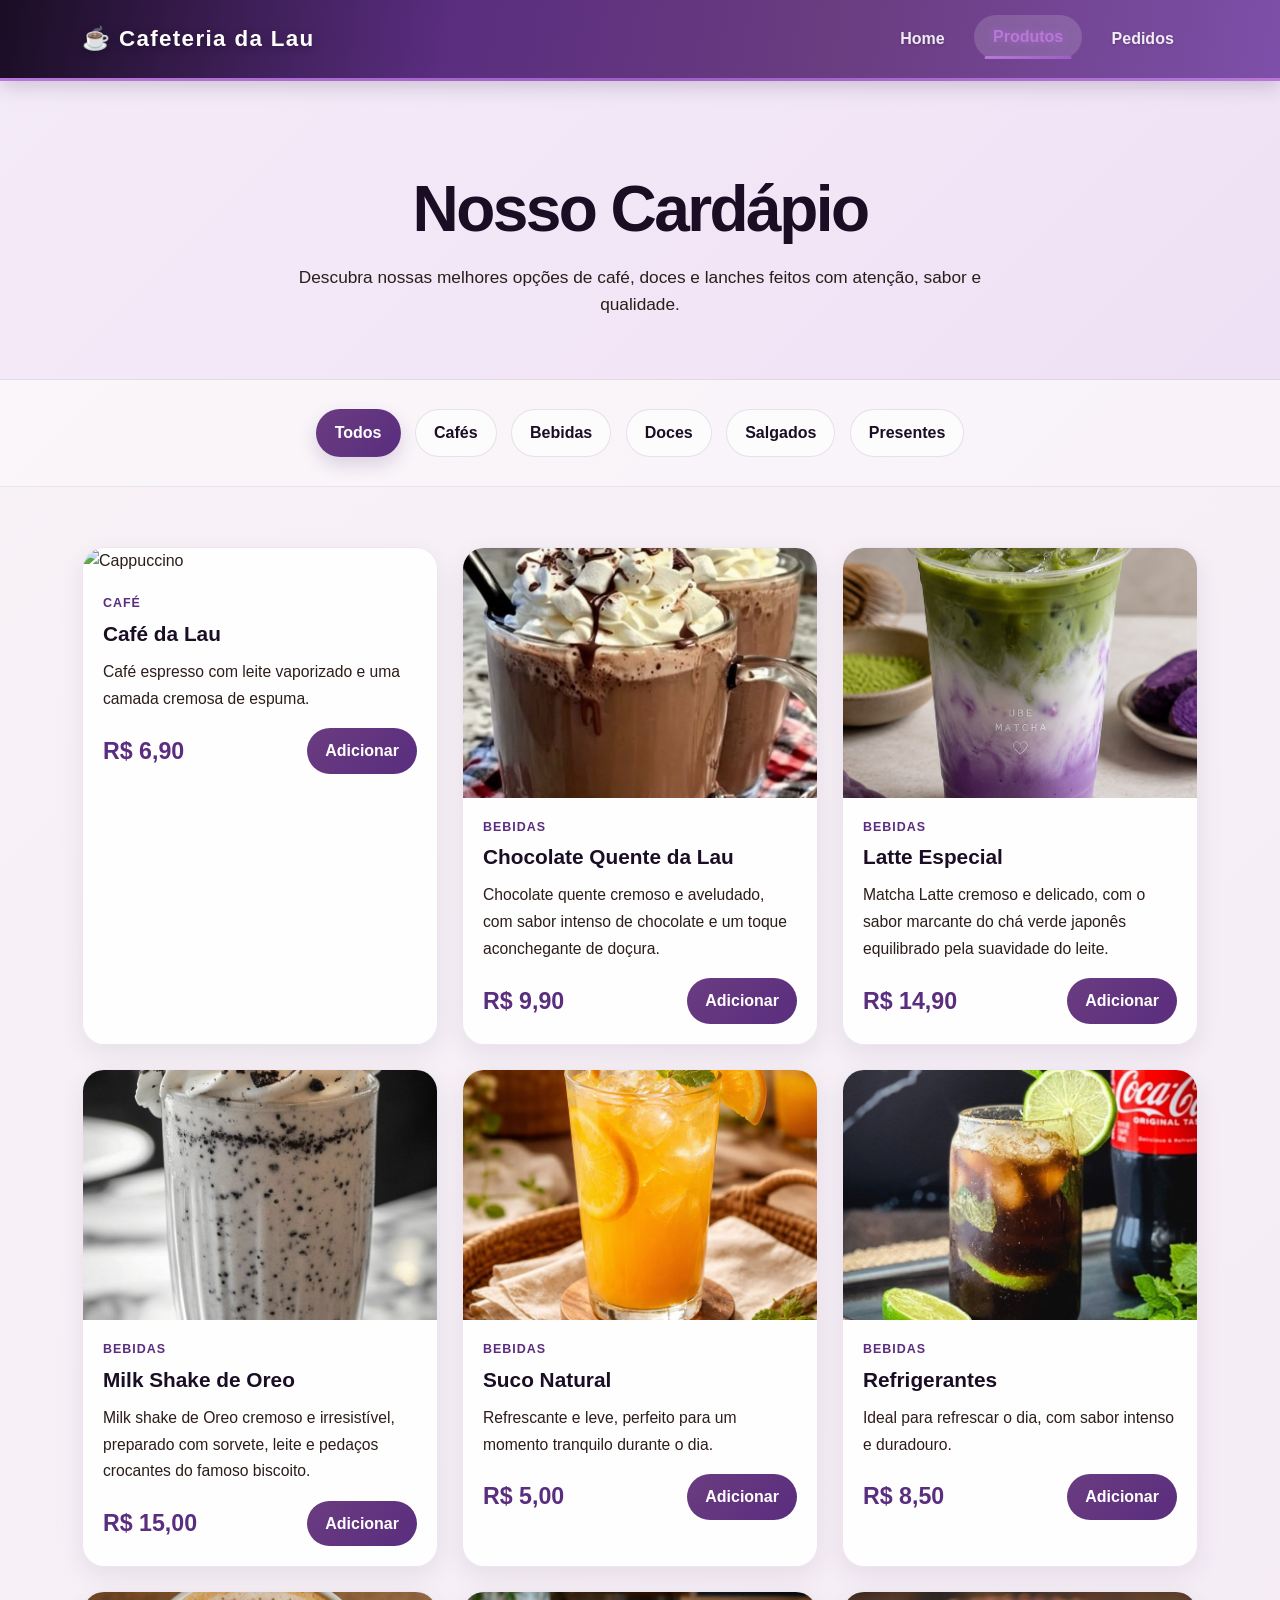
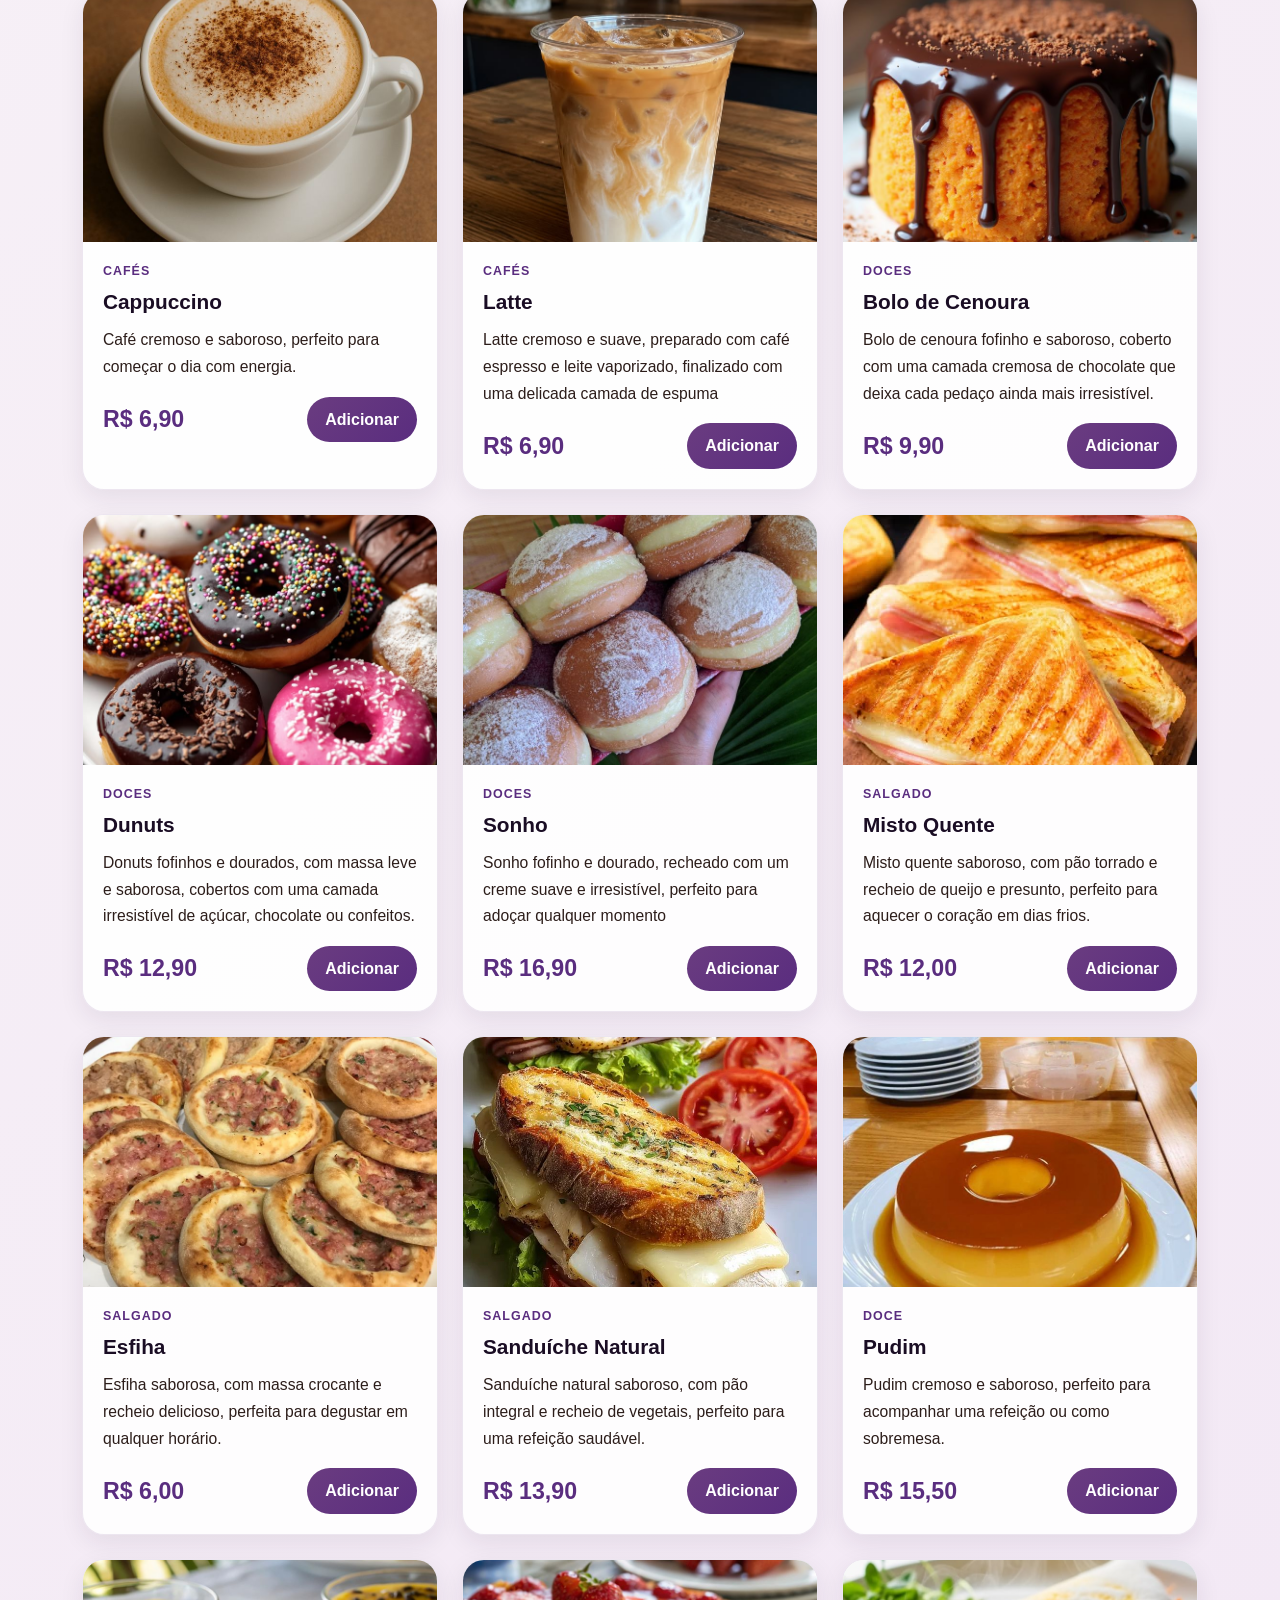
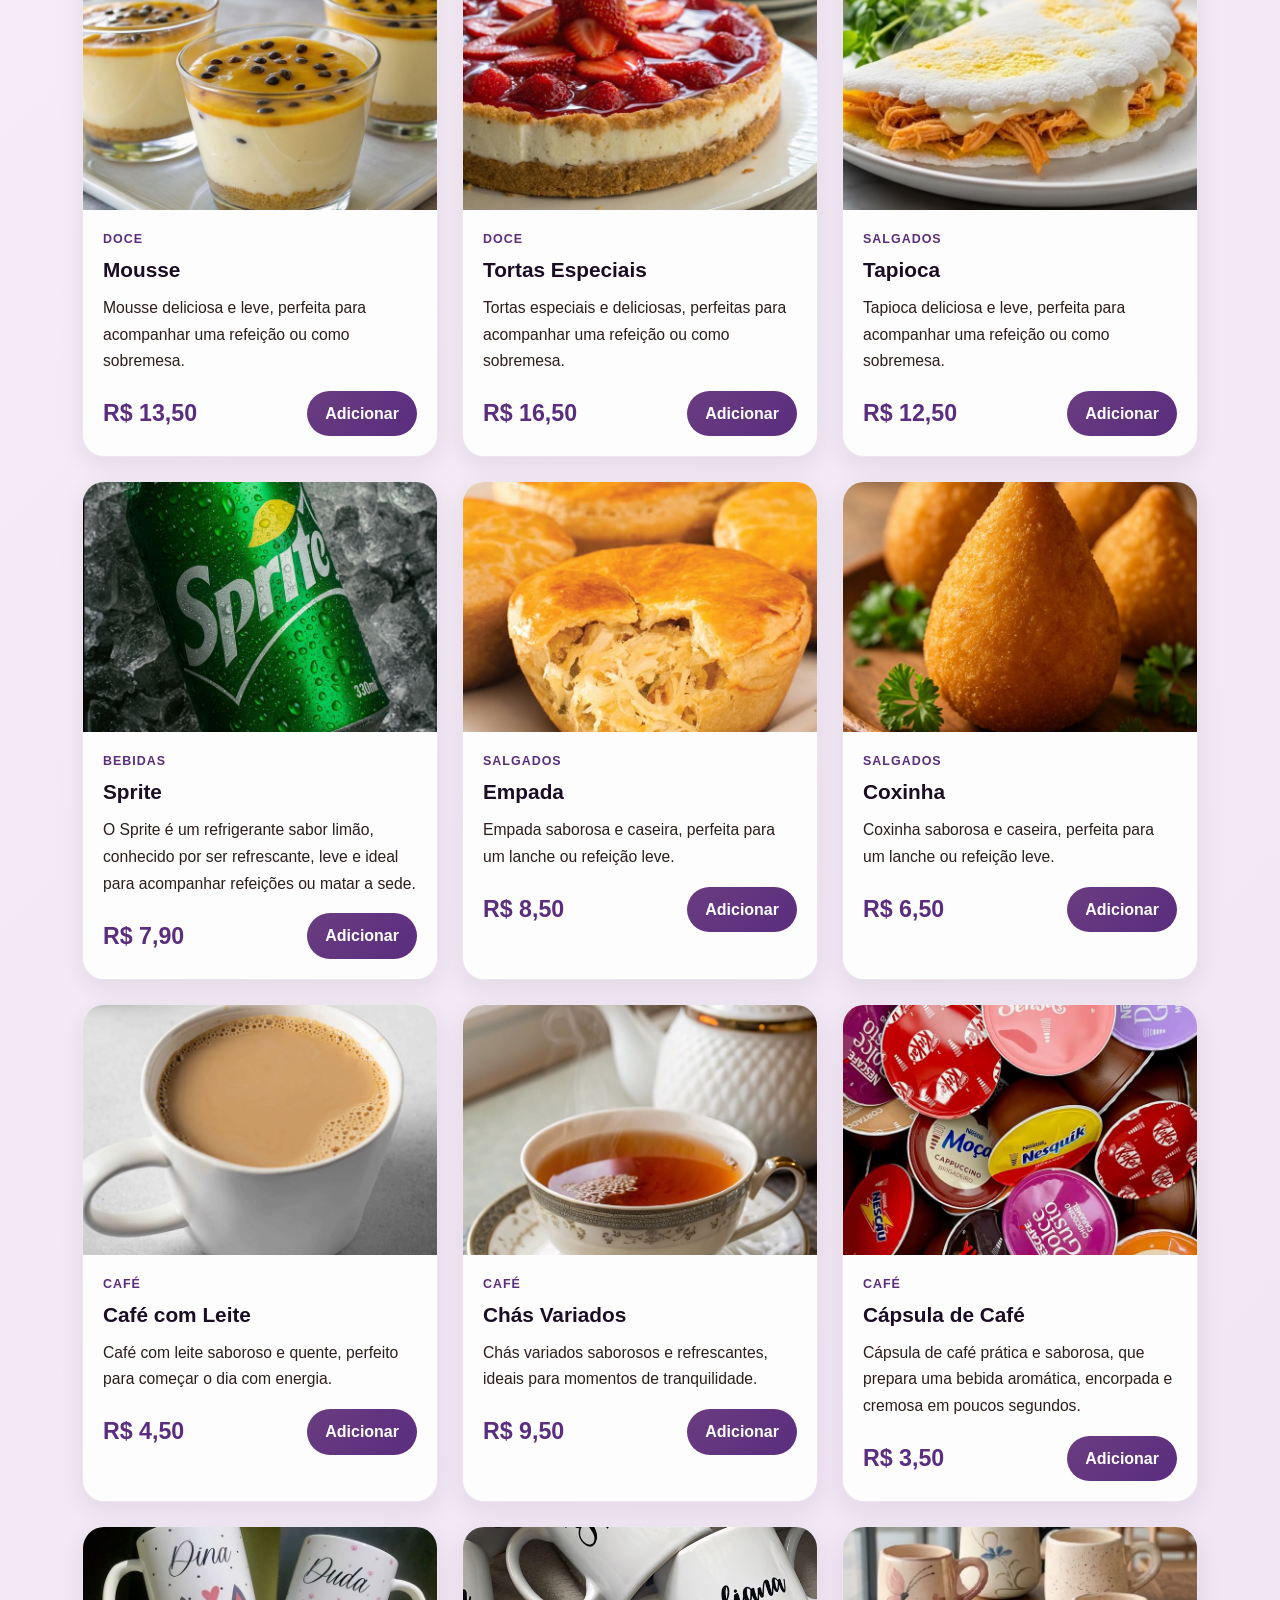
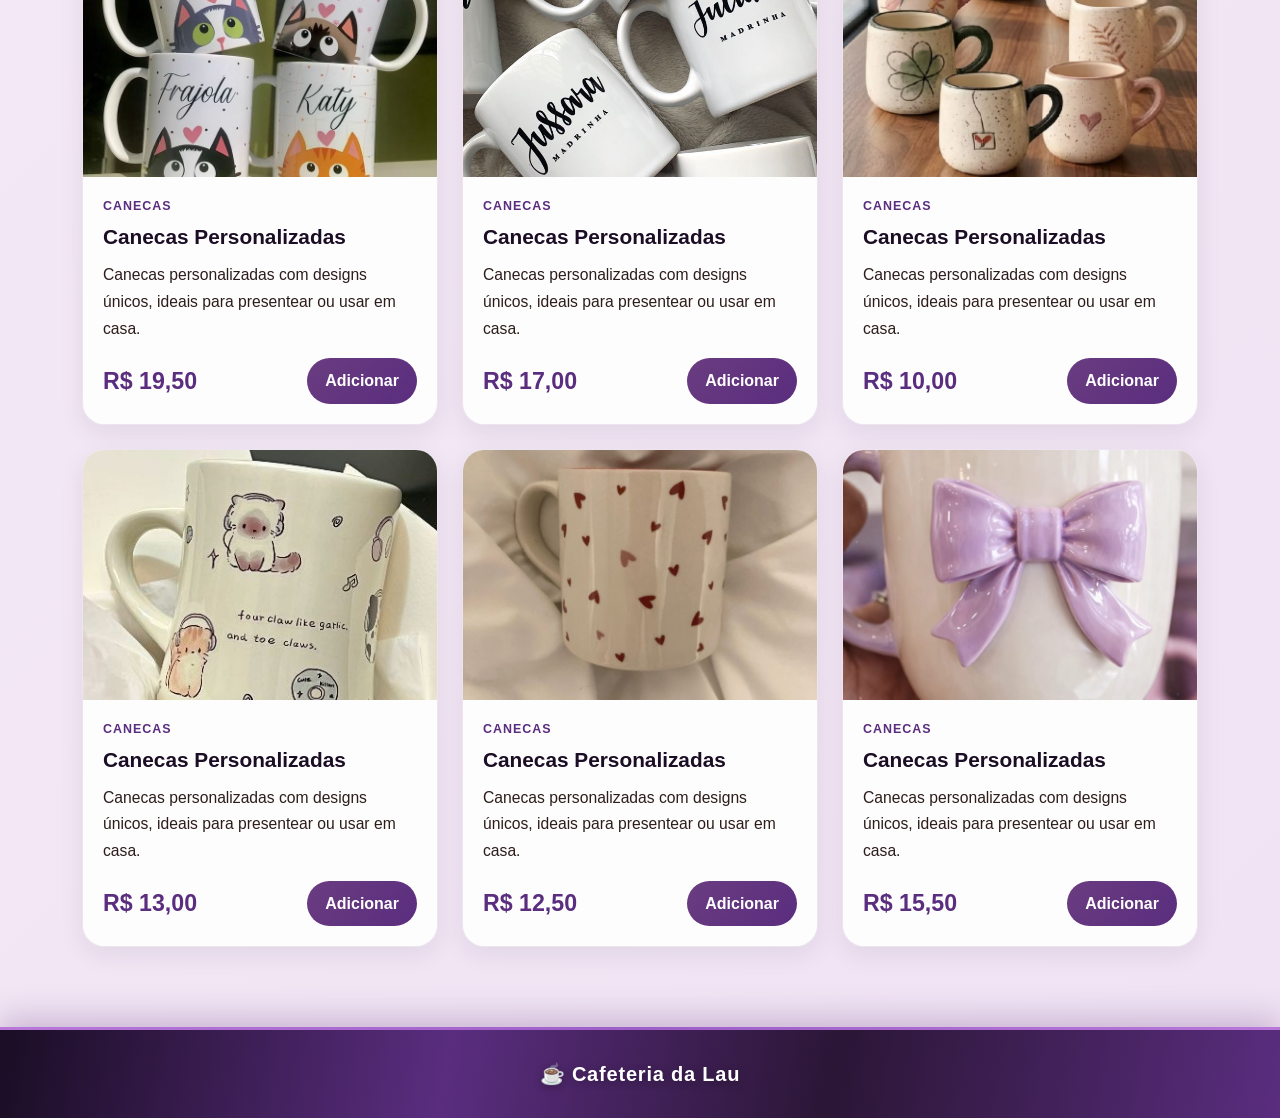
==== commit d78df243: "atualizaçãoo" ====
--- a/src/main/resources/templates/produtos.html
+++ b/src/main/resources/templates/produtos.html
@@ -20,7 +20,7 @@
             </button>
             <div class="collapse navbar-collapse" id="menuPrincipal">
                 <ul class="navbar-nav ms-auto">
-                    <li class="nav-item"><a class="nav-link" href="index3.html">Home</a></li>
+                    <li class="nav-item"><a class="nav-link" href="../index3.html">Home</a></li>
                     <li class="nav-item"><a class="nav-link active" href="#">Produtos</a></li>
                     <li class="nav-item"><a class="nav-link" href="index3.html#pedidos">Pedidos</a></li>
                 </ul>
@@ -339,14 +339,14 @@
 
                 <div class="col-sm-6 col-lg-4 produto-item" data-category="bebidas">
                     <div class="card-produto">
-                        <img src="../static/img/vinho.jpg" alt="Vinho">
+                        <img src="../static/img/sprite.jpg" alt="sprite">
                         <div class="card-body">
                             <div class="categoria">Bebidas</div>
-                            <h3 class="titulo-produto">Vinho</h3>
-                            <p class="descricao">Vinho aromático e saboroso, com notas equilibradas de frutas, corpo
-                                delicado e um final agradável que combina com diversos momentos.</p>
-                            <div class="rodape">
-                                <span class="preco">R$ 16,90</span>
+                            <h3 class="titulo-produto">Sprite</h3>
+                            <p class="descricao">O Sprite é um refrigerante sabor limão, conhecido por ser refrescante,
+                                leve e ideal para acompanhar refeições ou matar a sede.</p>
+                            <div class="rodape">
+                                <span class="preco">R$ 7,90</span>
                                 <button class="btn-add">Adicionar</button>
                             </div>
                         </div>
@@ -407,7 +407,8 @@
                         <div class="card-body">
                             <div class="categoria">Café</div>
                             <h3 class="titulo-produto">Chás Variados</h3>
-                            <p class="descricao">Chás variados saborosos e refrescantes, ideais para momentos de tranquilidade.</p>
+                            <p class="descricao">Chás variados saborosos e refrescantes, ideais para momentos de
+                                tranquilidade.</p>
                             <div class="rodape">
                                 <span class="preco">R$ 9,50</span>
                                 <button class="btn-add">Adicionar</button>
@@ -500,7 +501,7 @@
 
                 <div class="col-sm-6 col-lg-4 produto-item" data-category="presentes">
                     <div class="card-produto">
-                        <img src="../static/img/canecas-personalizadas5.jpg" alt="Canecas Personalizadas">
+                        <img src="../static/img/canecasksiusis7i78.jpg" alt="Canecas Personalizadas">
                         <div class="card-body">
                             <div class="categoria">Canecas</div>
                             <h3 class="titulo-produto">Canecas Personalizadas</h3>
--- a/src/main/resources/static/css/style3.css
+++ b/src/main/resources/static/css/style3.css
@@ -435,6 +435,7 @@
     animation: pulse 4s ease-in-out infinite;
 }
 
+
 @keyframes pulse {
 
     0%,
@@ -689,4 +690,5 @@
     footer p {
         font-size: 1.1rem;
     }
-}+}
+
